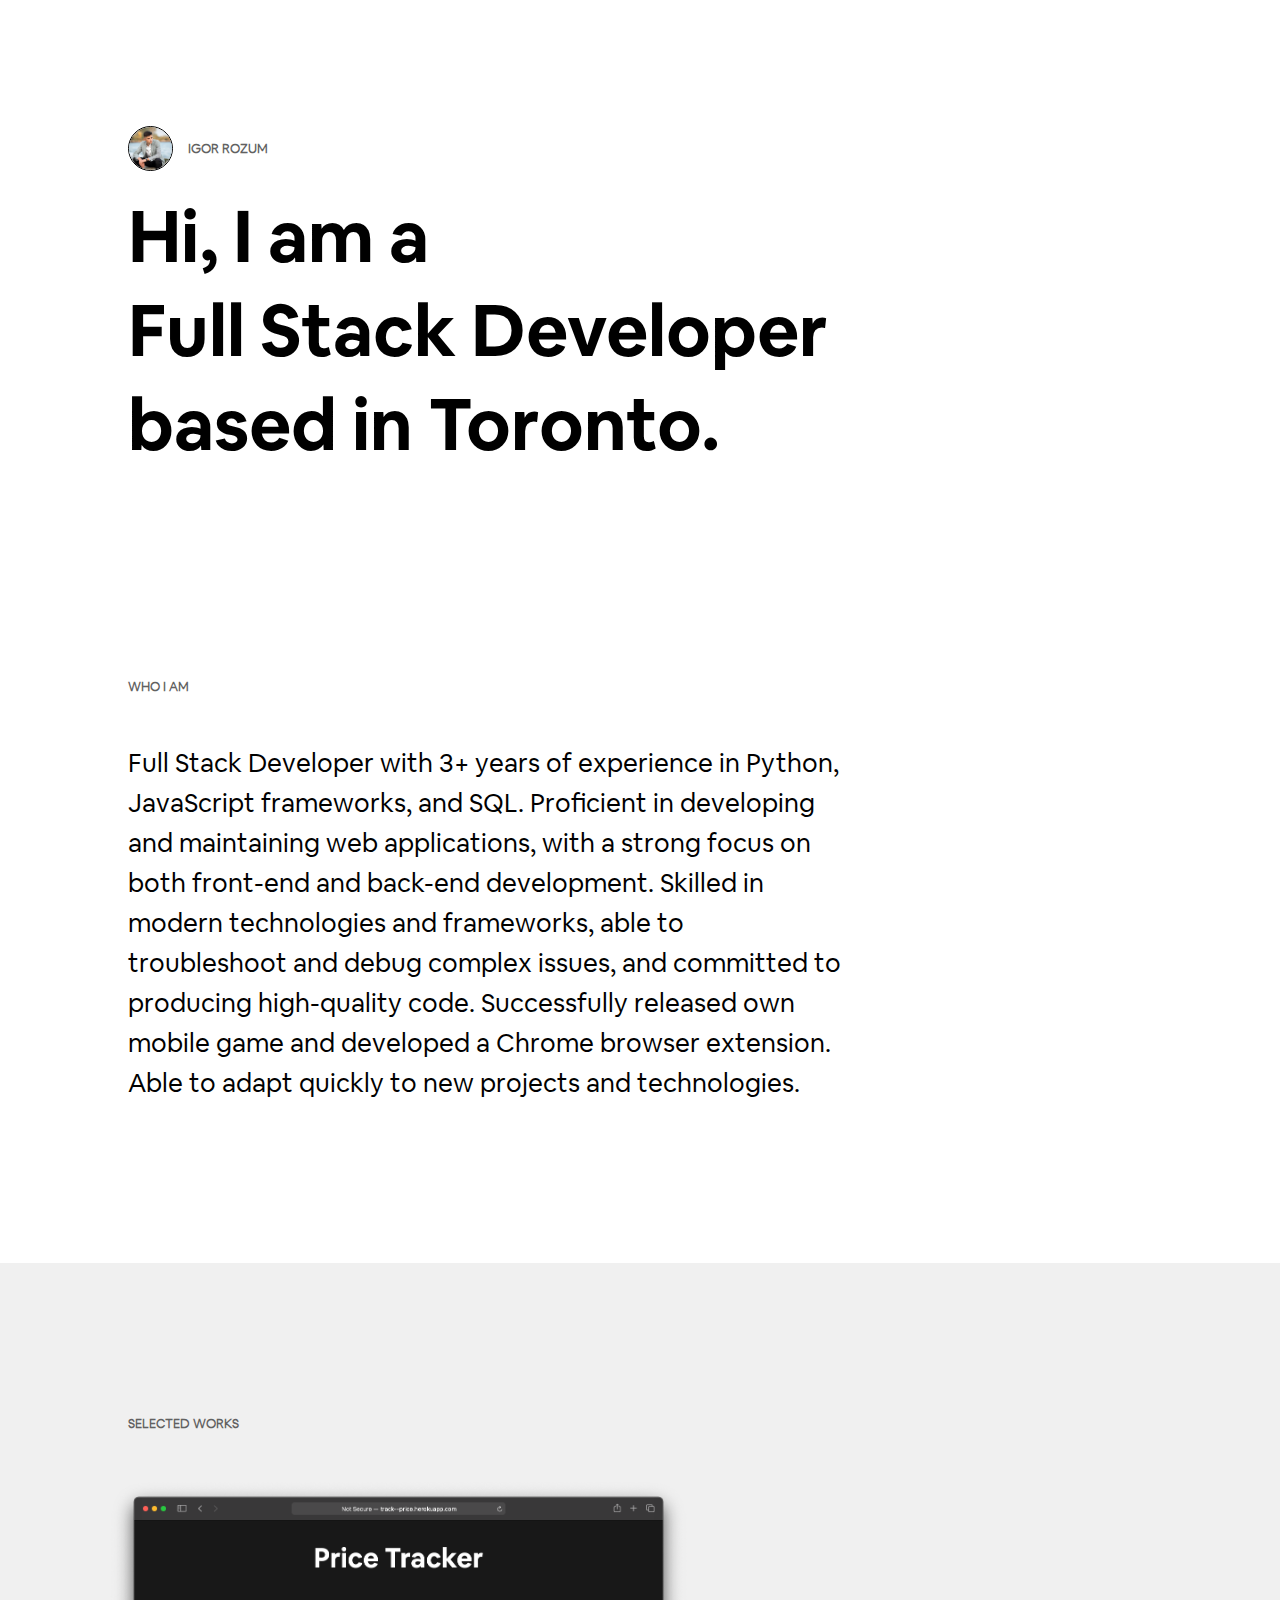
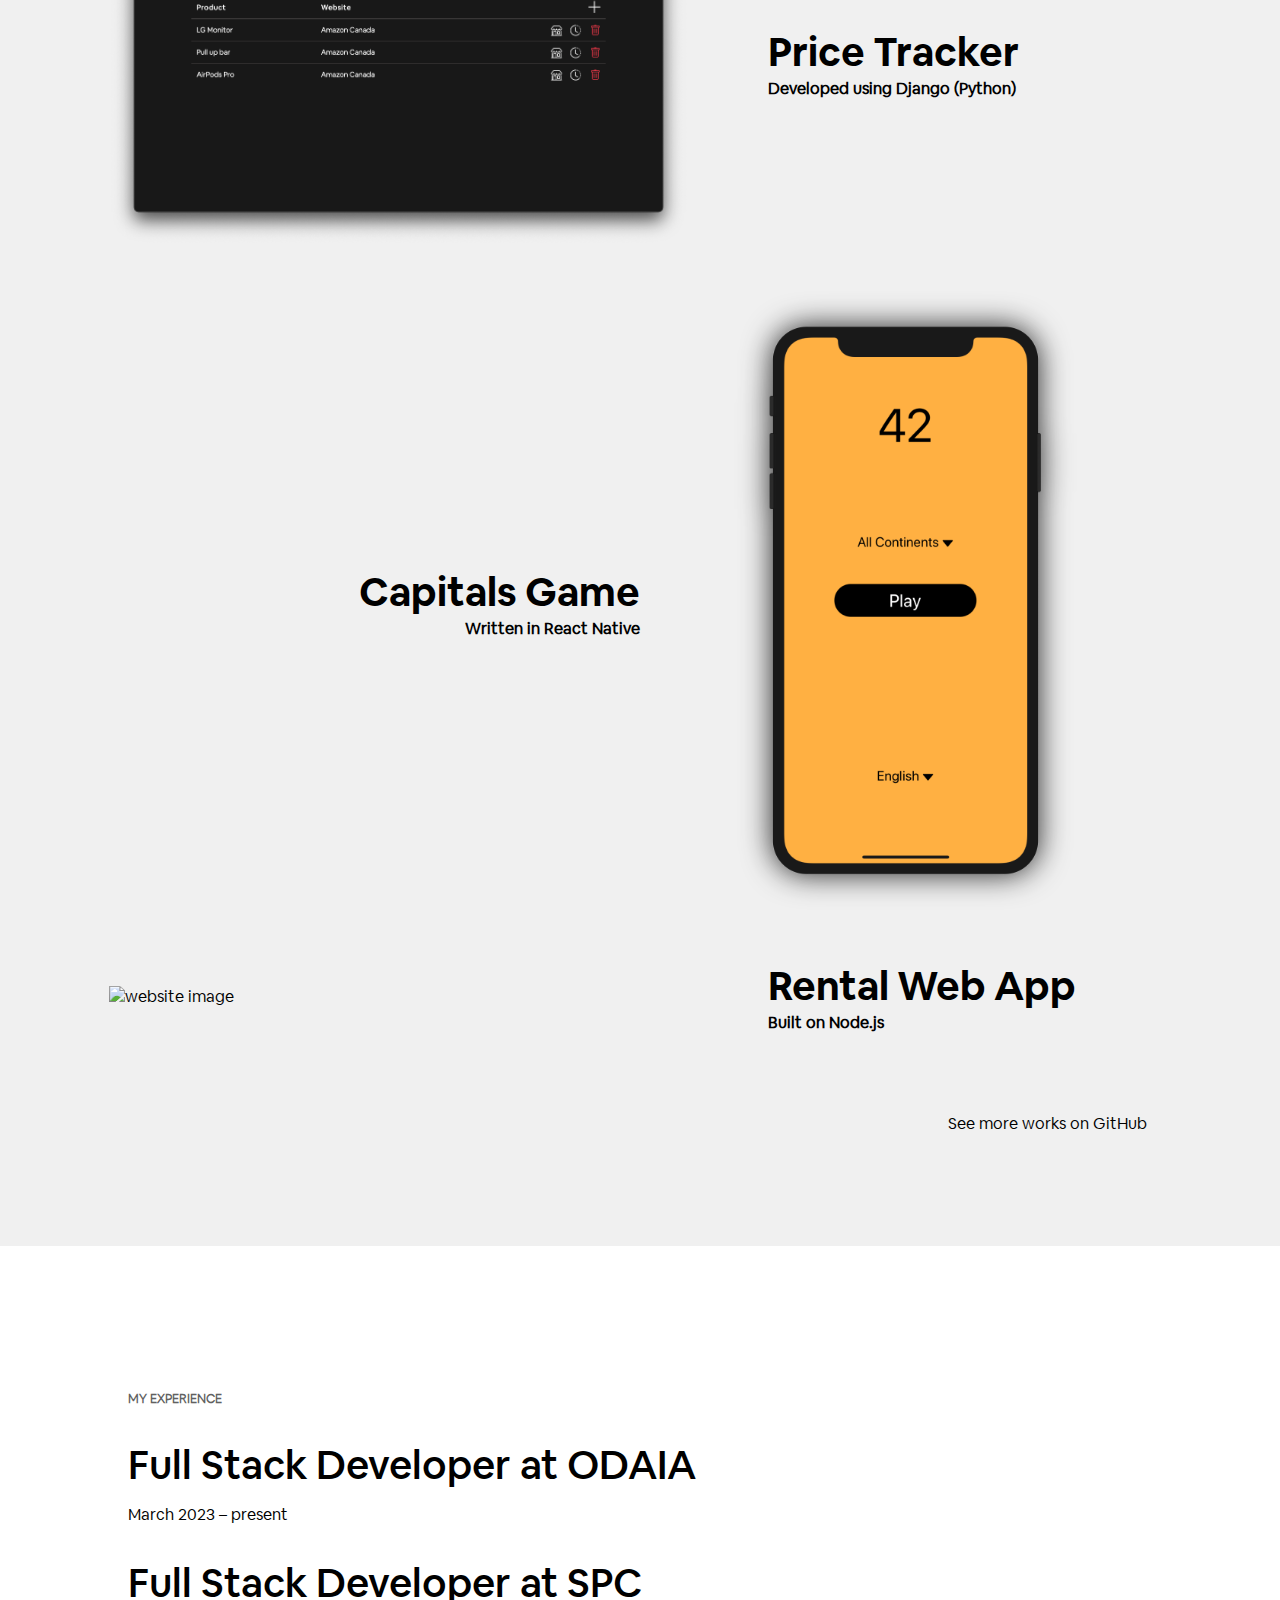
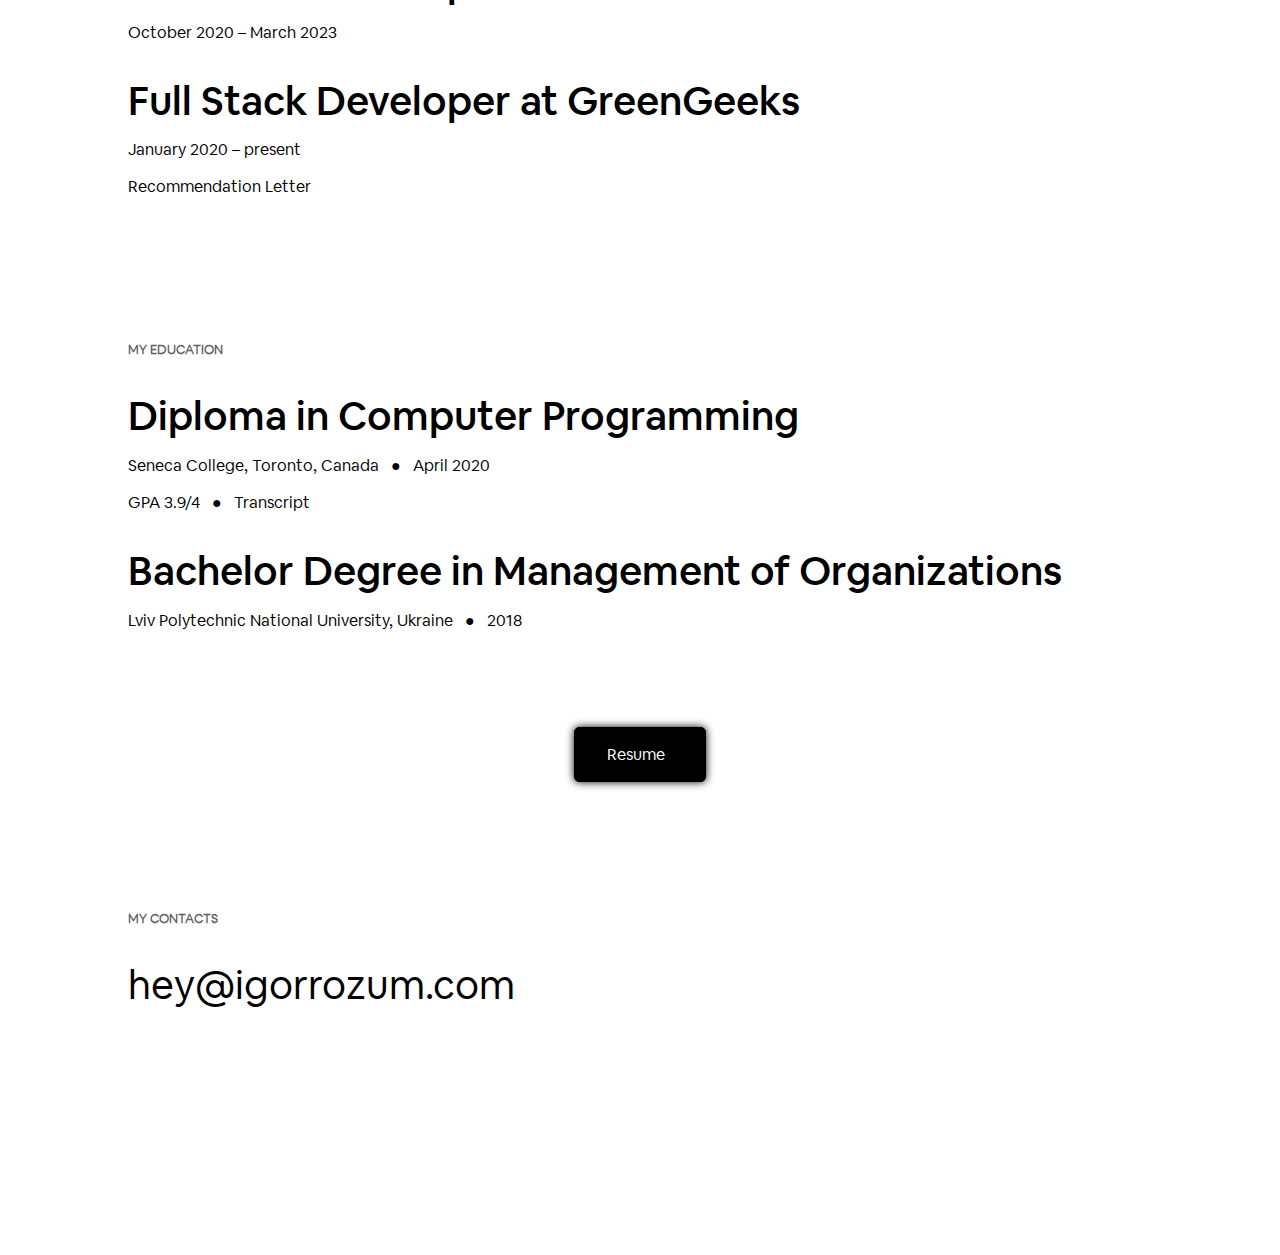
==== index.html @ 2ae96544 "initial commit" ====
<!DOCTYPE html>
<html lang="en">

<head>
    <meta charset="UTF-8">
    <meta name="viewport" content="width=device-width, initial-scale=1.0">
    <meta http-equiv="X-UA-Compatible" content="ie=edge">
    <link rel="icon" type="image/png" sizes="32x32" href="img/favicon32.png">
    <script src="https://kit.fontawesome.com/a5cf5a9084.js" crossorigin="anonymous"></script>
    <link rel="stylesheet" href="css/style.css">
    <title>Igor Rozum</title>
</head>

<body>
    <header>
        <img src="img/igorPhoto.jpg" alt="Igor's Photo" id="myPhoto">
        <h1 class="heading">Igor Rozum</h1>
    </header>

    <section id="topSection">
        <h2>Hi, I am a<br>Full Stack Developer<br>based in Toronto.</h2>
    </section>

    <section id="aboutMeSec">
        <h1 class="heading">Who I am</h1>
        <p>Full Stack Developer with 3+ years of experience in Python, JavaScript frameworks, and SQL. Proficient in developing and maintaining web applications, with a strong focus on both front-end and back-end development. Skilled in modern technologies and frameworks, able to troubleshoot and debug complex issues, and committed to producing high-quality code. Successfully released own mobile game and developed a Chrome browser extension. Able to adapt quickly to new projects and technologies.</p>
    </section>

    <section id="myWorksSec">
        <div id="myWorksBlock">
            <h2 class="heading">Selected works</h2>

            <div class="work">
                <img src="img/website5.png" alt="website image">
                <div>
                    <a target="_blank">
                        <h1>Price Tracker</h1>
                    </a>
                    <h4>Developed using Django (Python)</h4>
                </div>
            </div>

            <div class="work right">
                <div id="deskBlock">
                    <a href="./projects/capitals" target="_blank">
                        <h1>Capitals Game</h1>
                    </a>
                    <h4>Written in React Native</h4>
                </div>
                <a href="./projects/capitals">
                    <img src="img/app1.png" alt="app image" class="mobile-screenshot main shadow popup">
                </a>
                <div id="mobileBlock">
                    <a href="./projects/capitals" target="_blank">
                        <h1>Capitals Game</h1>
                    </a>
                    <h4>Written in React Native</h4>
                </div>
            </div>

            <!-- AirBnb -->
            <div class="work">
                <img src="img/website1.png" alt="website image">
                <div>
                    <a target="_blank">
                        <h1>Rental Web App</h1>
                    </a>
                    <h4>Built on Node.js</h4>
                </div>
            </div>

            <div id="gitHubBlock">
                <a href="https://github.com/irozum?tab=repositories" target="_blank">See more works on GitHub</a>
            </div>
        </div>
    </section>

    <section class="eduexp">
        <h1 class="heading topSpace">My experience</h1>

        <h2>Full Stack Developer at ODAIA</h2>
        <p>March 2023 – present</p>

        <h2>Full Stack Developer at SPC</h2>
        <p>October 2020 – March 2023</p>

        <h2>Full Stack Developer at GreenGeeks</h2>
        <p>January 2020 – present</p>
        <a href="IgorRozum-Recommendation Letter.pdf" target="_blank">Recommendation Letter&nbsp;&nbsp;<i class="fa fa-file-pdf-o" aria-hidden="true"></i></a>
    </section>

    <section class="eduexp">
        <h1 class="heading topSpace">My education</h1>
        <h2>Diploma in Computer Programming</h2>
        <p>Seneca College, Toronto, Canada&nbsp;&nbsp;&nbsp;&#9679;&nbsp;&nbsp;&nbsp;April 2020</p>
        <p>GPA 3.9/4&nbsp;&nbsp;&nbsp;&#9679;&nbsp;&nbsp;&nbsp;<a href="IgorRozum-Transcript.pdf" target="_blank">Transcript&nbsp;&nbsp;<i class="fa fa-file-pdf-o" aria-hidden="true"></i></a></p>
        <h2>Bachelor Degree in Management of Organizations</h2>
        <p>Lviv Polytechnic National University, Ukraine&nbsp;&nbsp;&nbsp;&#9679;&nbsp;&nbsp;&nbsp;2018</p>
    </section>

    <section id="buttonSec">
        <a href="IgorRozum-Resume.pdf" target="_blank" class="custom"><button>Resume&nbsp;&nbsp;<i class="fa fa-file-pdf-o" aria-hidden="true"></i></button></a>
    </section>


    <footer>
        <h2 class="heading">My Contacts</h2>
        <div id="emailAdd">
            <a href="mailto:hey@igorrozum.com">hey@igorrozum.com</a>
        </div>

        <div id="iconsBlock">
            <a href="https://www.facebook.com/rozumiq" class="fab fa-facebook fa-2x" target="_blank"></a>
            <a href="https://www.linkedin.com/in/irozum" class="fab fa-linkedin fa-2x" target="_blank"></a>
            <a href="https://github.com/irozum" class="fab fa-github fa-2x" target="_blank"></a>
            <a href="mailto:hey@igorrozum.com" class="far fa-envelope fa-2x"></a>
        </div>
    </footer>
</body>

</html>
---- css/style.css ----
#banner {
  background: #F0F0F0;
  height: 100vh;
  min-height: 700px;
  margin: 0 -10vw 0 -10vw;
}

#banner #banner-div {
  display: -ms-grid;
  display: grid;
  -ms-grid-columns: 1fr 1fr;
      grid-template-columns: 1fr 1fr;
  width: 80vw;
  -webkit-box-align: center;
      -ms-flex-align: center;
          align-items: center;
  margin: 0 auto;
  height: 100%;
}

#banner #banner-div div {
  margin-top: -30%;
}

#banner #banner-div div h1 {
  font-family: 'Airbnb Cereal App Bold';
  font-size: 2.5rem;
}

#banner #banner-div div div {
  display: -webkit-box;
  display: -ms-flexbox;
  display: flex;
  margin-top: 2rem;
}

#banner #banner-div div div #apple-link {
  cursor: not-allowed;
}

#banner #banner-div div div a {
  background-color: black;
  padding: 0.7rem 2rem;
  color: white;
  border-radius: 5px;
  font-size: 1.3rem;
  cursor: pointer;
  -webkit-box-shadow: 0 0 8px black;
          box-shadow: 0 0 8px black;
  border: 1px solid black;
  width: 8rem;
  margin-right: 1rem;
  text-align: center;
  text-decoration: none;
}

#banner #banner-div div div a i {
  font-size: 1.5rem;
}

#banner #banner-div div div #android-link:hover {
  color: black;
  background-color: white;
  border: 1px solid black;
  -webkit-transition-duration: 0.3s;
          transition-duration: 0.3s;
  -webkit-box-shadow: 0 0 0px black;
          box-shadow: 0 0 0px black;
}

#banner #banner-div div div #android-link:active {
  -webkit-box-shadow: 0 0 15px black;
          box-shadow: 0 0 15px black;
}

section.app-description {
  height: 600px;
  width: 50vw;
  margin: 0 auto;
  font-size: 1.3rem;
  line-height: 2.5rem;
  display: -webkit-box;
  display: -ms-flexbox;
  display: flex;
  -webkit-box-align: center;
      -ms-flex-align: center;
          align-items: center;
}

section.app-description p {
  margin: auto;
}

div.proj-image {
  height: 700px;
  display: -ms-grid;
  display: grid;
  -ms-grid-columns: 4fr 6fr;
      grid-template-columns: 4fr 6fr;
  -webkit-box-align: center;
      -ms-flex-align: center;
          align-items: center;
}

div.proj-image div {
  margin-left: 2rem;
}

div.proj-image.right {
  height: 85vh;
  display: -ms-grid;
  display: grid;
  -ms-grid-columns: 6fr 4fr;
      grid-template-columns: 6fr 4fr;
  -webkit-box-align: center;
      -ms-flex-align: center;
          align-items: center;
}

div.proj-image.right div {
  margin-right: 2rem;
  text-align: right;
}

@media only screen and (max-width: 768px) {
  #banner {
    margin: 0 -5vw 0 -5vw;
    height: auto;
  }
  #banner #banner-div {
    display: block;
    padding-top: 3rem;
  }
  #banner #banner-div div {
    margin-top: 2rem;
    text-align: center;
  }
  #banner #banner-div div div {
    padding-bottom: 7rem;
  }
  #banner #banner-div div div a {
    font-size: 1rem;
    margin: 0 0.5rem;
  }
  #banner #banner-div div div a i {
    font-size: 2rem;
  }
  #banner #banner-div div div a span {
    display: none;
  }
  section.app-description {
    width: 100%;
    height: auto;
    padding: 6rem 0;
    font-size: 1.3rem;
  }
  div.proj-image {
    height: auto;
    display: block;
    text-align: center;
    margin-bottom: 7rem;
  }
  div.proj-image div {
    margin: 1rem 0 0 0;
  }
  div.proj-image.right {
    height: auto;
    display: block;
    text-align: center;
  }
  div.proj-image.right div {
    margin: 1rem 0 0 0;
    text-align: center;
  }
}

* {
  margin: 0;
  padding: 0;
  font-family: 'Airbnb Cereal App Book';
}

body {
  width: 80vw;
  margin: auto;
}

.mobile {
  display: none;
}

@media only screen and (max-width: 768px) {
  body {
    width: 90vw;
  }
  .mobile {
    display: block;
  }
  .desktop {
    display: none;
  }
}

@font-face {
  font-family: 'Airbnb Cereal App Book';
  font-style: normal;
  font-weight: normal;
  src: local("Airbnb Cereal App Book"), url("../fonts/AirbnbCerealBook.woff") format("woff");
}

@font-face {
  font-family: 'Airbnb Cereal App Bold';
  font-style: normal;
  font-weight: normal;
  src: local("Airbnb Cereal App Bold"), url("../fonts/AirbnbCerealBold.woff") format("woff");
}

@font-face {
  font-family: 'Airbnb Cereal App Light';
  font-style: normal;
  font-weight: normal;
  src: local("Airbnb Cereal App Light"), url("../fonts/AirbnbCerealLight.woff") format("woff");
}

@font-face {
  font-family: 'Airbnb Cereal App Medium';
  font-style: normal;
  font-weight: normal;
  src: local("Airbnb Cereal App Medium"), url("../fonts/AirbnbCerealMedium.woff") format("woff");
}

header {
  display: -webkit-box;
  display: -ms-flexbox;
  display: flex;
  -webkit-box-align: center;
      -ms-flex-align: center;
          align-items: center;
  padding: 14vh 0 2vh 0;
}

.heading {
  font-family: 'Airbnb Cereal App Light';
  text-transform: uppercase;
  font-size: 0.8rem;
  color: #616161;
}

#myPhoto {
  width: 2.7rem;
  border: 1px solid black;
  border-radius: 50px;
  margin-right: 15px;
}

@media only screen and (max-width: 768px) {
  .heading {
    font-size: 0.7rem;
  }
  #myPhoto {
    width: 2.2rem;
  }
}

#topSection {
  width: 70%;
}

#topSection h2 {
  font-family: 'Airbnb Cereal App Bold';
  font-size: 4.5rem;
  padding-bottom: 23vh;
}

@media only screen and (max-width: 768px) {
  #topSection {
    width: 100%;
  }
  #topSection h2 {
    font-size: 2rem;
    padding: 2vh 0 23vh 0;
  }
}

#aboutMeSec p {
  width: 70%;
  padding: 3rem 0 10rem 0;
  font-size: 1.6rem;
  line-height: 2.5rem;
}

@media only screen and (max-width: 768px) {
  #aboutMeSec p {
    width: 100%;
    padding: 2.7rem 0 7rem 0;
    font-size: 1.3rem;
    line-height: 2rem;
  }
}

#whatIDoSec {
  padding-bottom: 9rem;
}

#whatIDoSec h2 {
  padding-bottom: 3.2rem;
}

#whatIDoSec h1 {
  font-family: 'Airbnb Cereal App Bold';
  font-size: 2.5rem;
  padding-bottom: 1rem;
}

@media only screen and (max-width: 768px) {
  #whatIDoSec h2 {
    padding-bottom: 2.6rem;
  }
  #whatIDoSec h1 {
    font-size: 1.5rem;
  }
  #whatIDoSec {
    padding-bottom: 6rem;
  }
}

#myWorksSec {
  margin: 0 -10vw 0 -10vw;
  background-color: #f0f0f0;
}

#myWorksBlock {
  width: 83vw;
  margin: auto;
}

#myWorksBlock h2 {
  padding: 9.5rem 0 3rem 1.5vw;
}

.work {
  display: -ms-grid;
  display: grid;
  -ms-grid-columns: 6fr 5fr;
      grid-template-columns: 6fr 5fr;
  -webkit-box-align: center;
      -ms-flex-align: center;
          align-items: center;
}

.work.right {
  -ms-grid-columns: 1fr 1fr;
      grid-template-columns: 1fr 1fr;
  padding: 5rem 0;
  text-align: right;
}

.work img {
  width: 100%;
  cursor: pointer;
}

.work.right > a {
  text-align: center;
  width: auto;
}

img.mobile-screenshot {
  height: 550px;
  margin: auto;
}

img.mobile-screenshot.main {
  width: auto;
}

img.shadow {
  filter: drop-shadow(0 0 15px #222);
  -webkit-filter: drop-shadow(0 0 15px #222);
}

#mobileBlock {
  display: none;
}

.work > div {
  padding: 0 5rem;
}

.work.right > div {
  padding: 0;
}

.work > div > a {
  text-decoration: none;
  color: black;
}

.work > div > a:hover {
  color: #616161;
}

.work > div h1 {
  font-family: 'Airbnb Cereal App Bold';
  font-size: 2.5rem;
}

#gitHubBlock {
  text-align: right;
  padding: 5rem 1.5rem 7rem 0;
}

#gitHubBlock a {
  text-decoration: none;
  color: black;
}

#gitHubBlock a:hover {
  color: #616161;
}

@media only screen and (max-width: 768px) {
  #myWorksSec {
    margin: 0 -5vw 0 -5vw;
  }
  #myWorksBlock {
    width: 90vw;
  }
  #myWorksBlock h2 {
    padding: 6.5rem 0 2rem 3vw;
  }
  .work {
    display: block;
    text-align: center;
  }
  #deskBlock {
    display: none;
  }
  #mobileBlock {
    display: block;
    margin-top: 1rem;
  }
  .work.right {
    padding: 8rem 0;
    text-align: center;
  }
  img.mobile-screenshot.main {
    height: 55vh;
  }
  img.mobile-screenshot {
    width: auto;
    height: 65vh;
    margin: auto;
  }
  img.shadow {
    filter: drop-shadow(0 0 10px #222);
    -webkit-filter: drop-shadow(0 0 10px #222);
  }
  .work > div {
    padding: 0;
  }
  .work > div h1 {
    font-family: 'Airbnb Cereal App Bold';
    font-size: 1.5rem;
  }
  #gitHubBlock {
    text-align: right;
    padding: 6rem 1rem 4rem 0;
  }
}

.heading.topSpace {
  padding-top: 9rem;
}

.eduexp h2 {
  font-family: 'Airbnb Cereal App Medium';
  font-weight: 500;
  font-size: 2.5rem;
  padding: 2rem 0 0.8rem 0;
}

.eduexp a {
  display: inline-block;
  margin-top: 1rem;
  color: black;
  text-decoration: none;
}

.eduexp a:hover {
  color: #616161;
}

@media only screen and (max-width: 768px) {
  .heading.topSpace {
    padding-top: 7rem;
  }
  .eduexp h2 {
    font-size: 1.7rem;
  }
}

#buttonSec {
  padding: 6rem 0 8rem 0;
  text-align: center;
}

button {
  background-color: black;
  padding: 1rem 2rem;
  color: white;
  border-radius: 5px;
  font-size: 1rem;
  cursor: pointer;
  -webkit-box-shadow: 0 0 8px black;
          box-shadow: 0 0 8px black;
  border: 1px solid black;
}

button:hover {
  color: black;
  background-color: white;
  border: 1px solid black;
  -webkit-transition-duration: 0.3s;
          transition-duration: 0.3s;
  -webkit-box-shadow: 0 0 0px black;
          box-shadow: 0 0 0px black;
}

button:active {
  -webkit-box-shadow: 0 0 15px black;
          box-shadow: 0 0 15px black;
}

@media only screen and (max-width: 768px) {
  #buttonSec {
    padding: 5rem 0 6rem 0;
    text-align: center;
  }
}

footer #emailAdd {
  padding: 2rem 0 2rem 0;
}

footer a {
  font-size: 2.5rem;
  text-decoration: none;
  color: black;
}

footer #iconsBlock {
  padding-bottom: 10rem;
}

footer #iconsBlock > a {
  color: black;
  text-decoration: none;
  padding-right: 15px;
}

footer > #iconsBlock > a:hover {
  color: #616161;
}

@media only screen and (max-width: 768px) {
  footer a {
    font-size: 1.5rem;
    text-decoration: none;
    color: black;
  }
}
/*# sourceMappingURL=style.css.map */
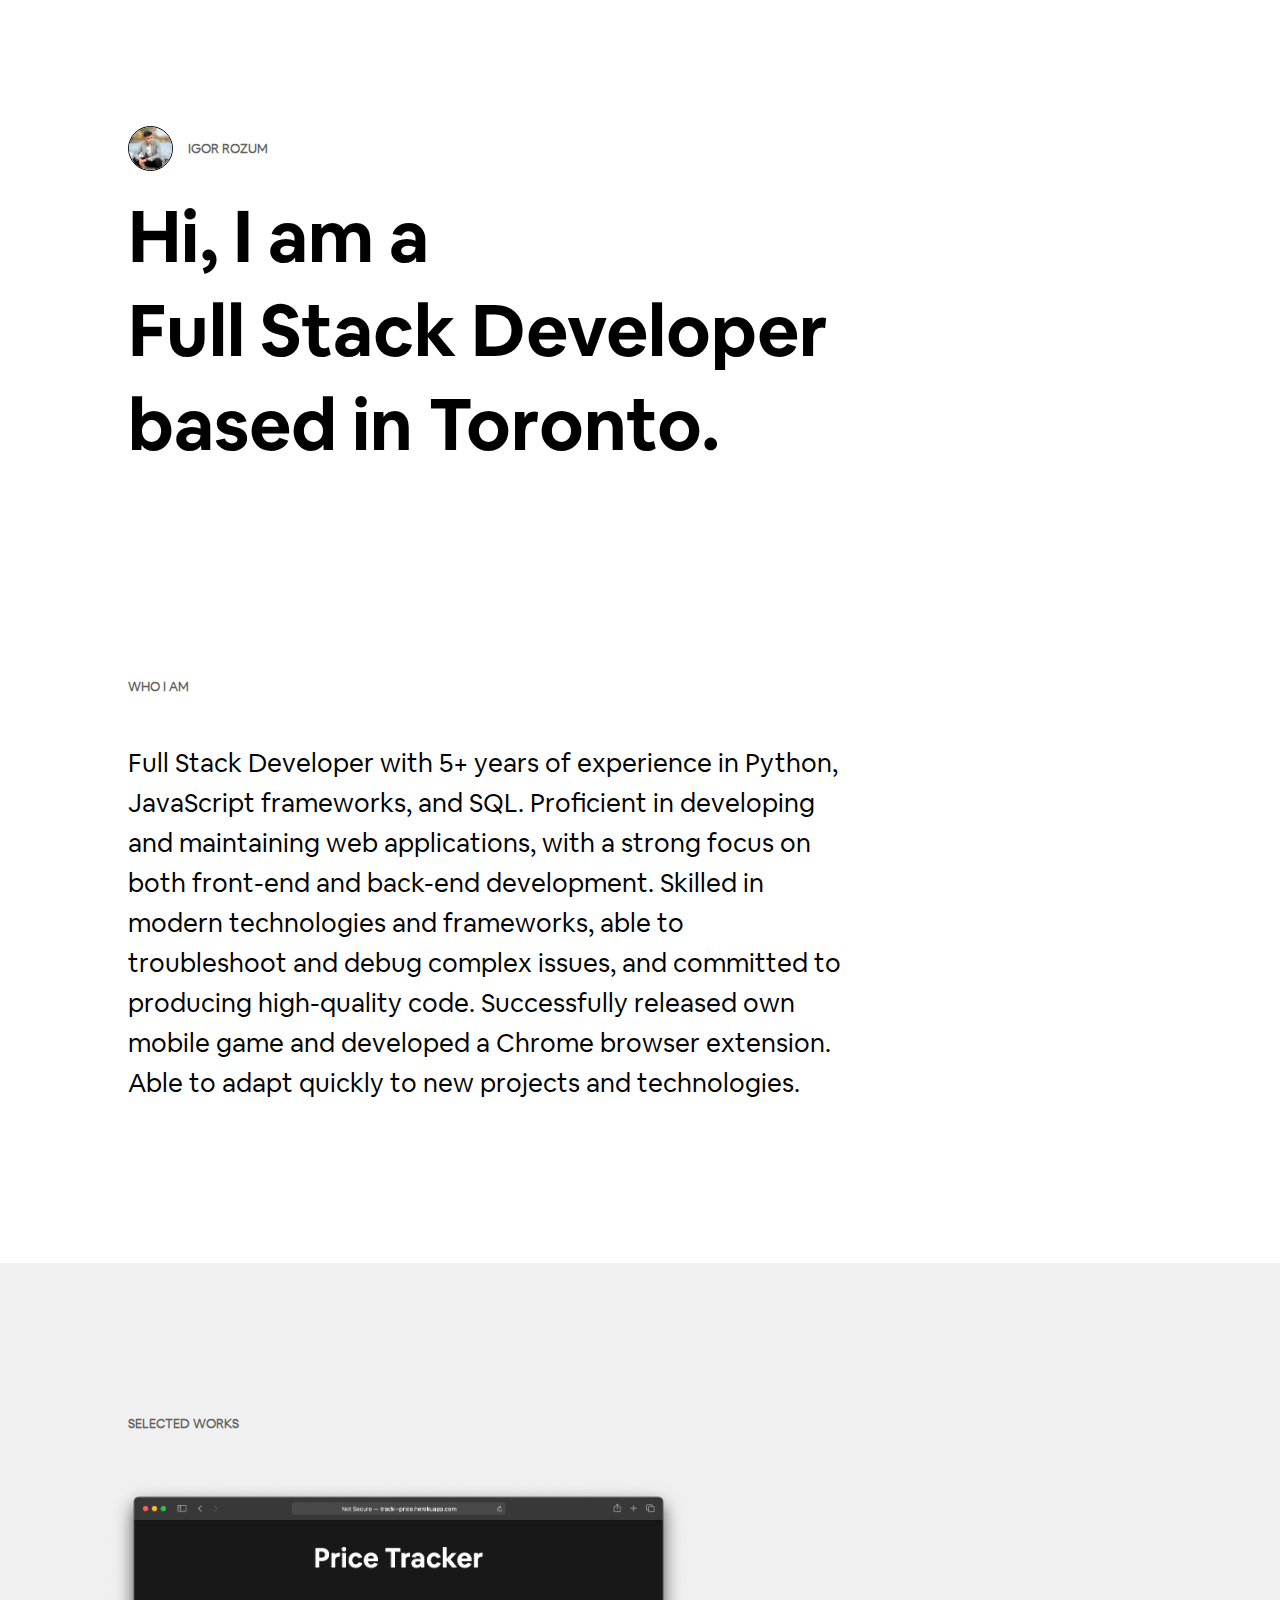
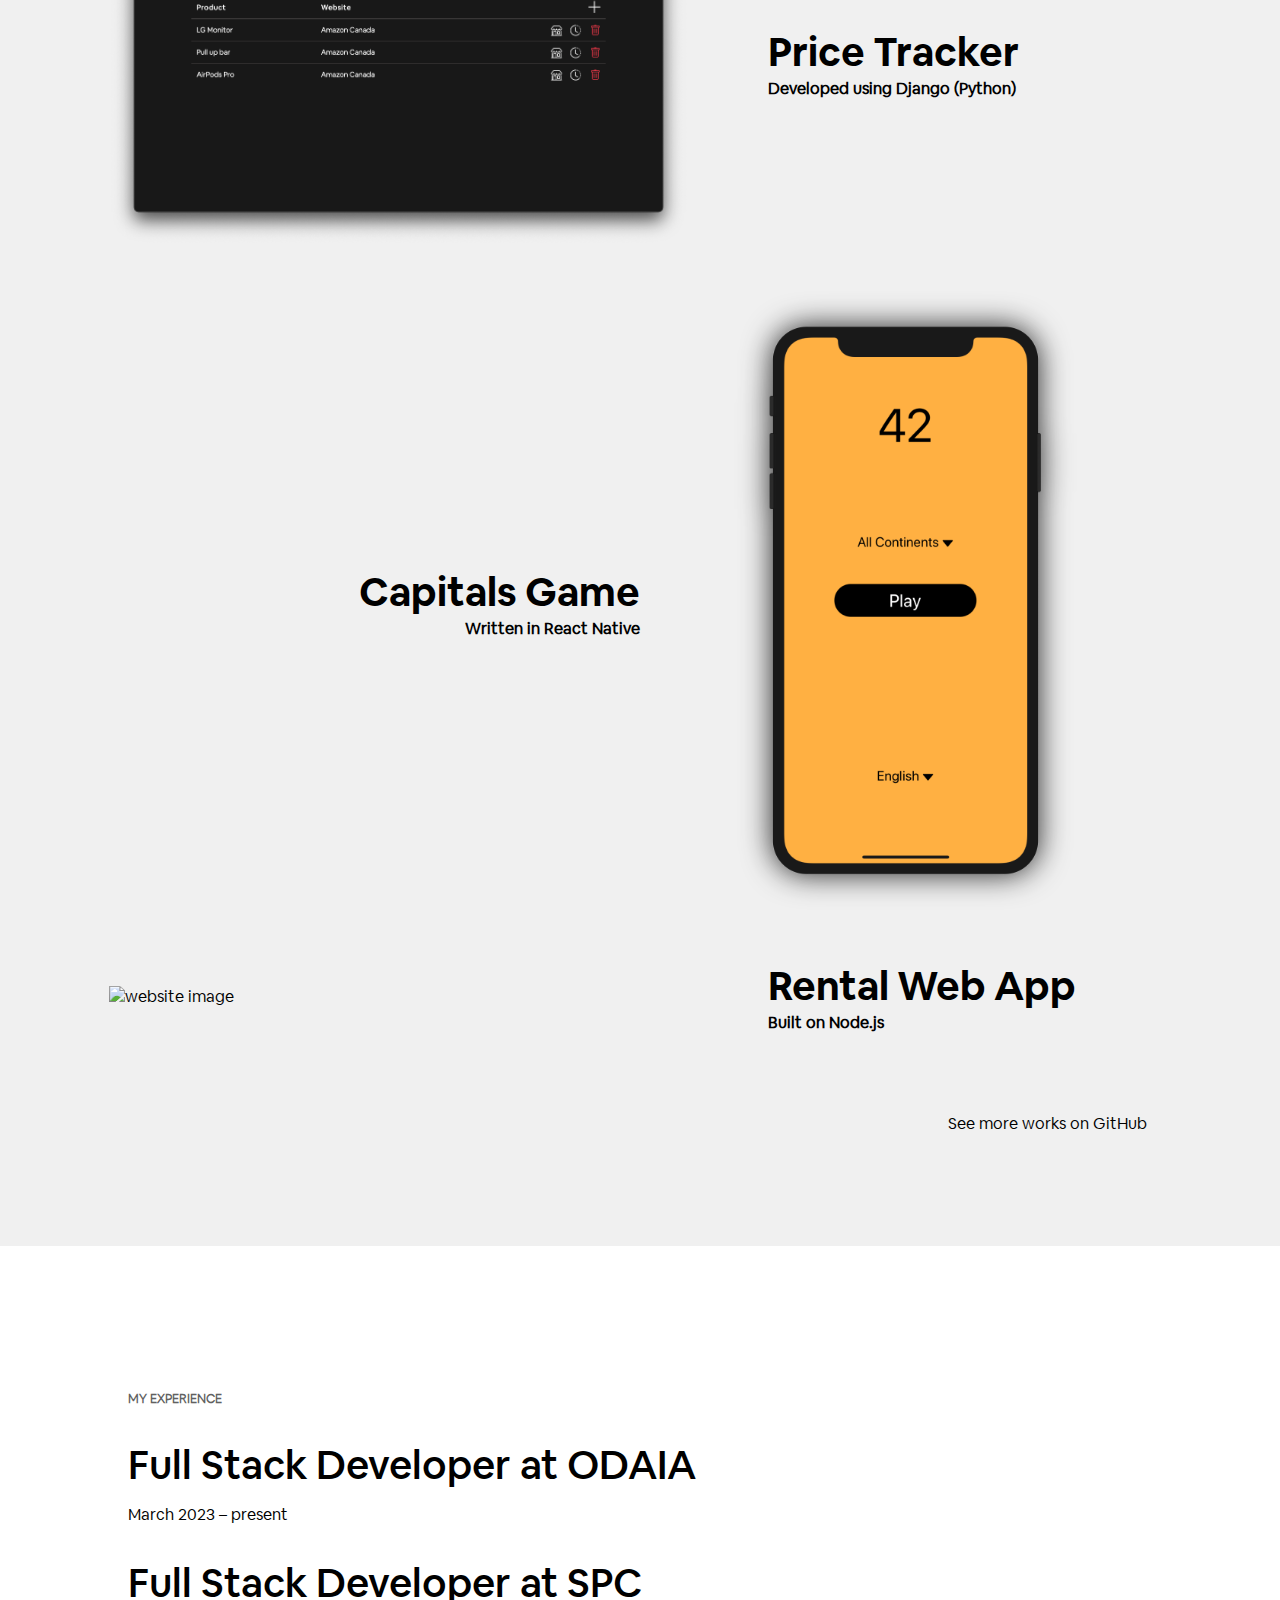
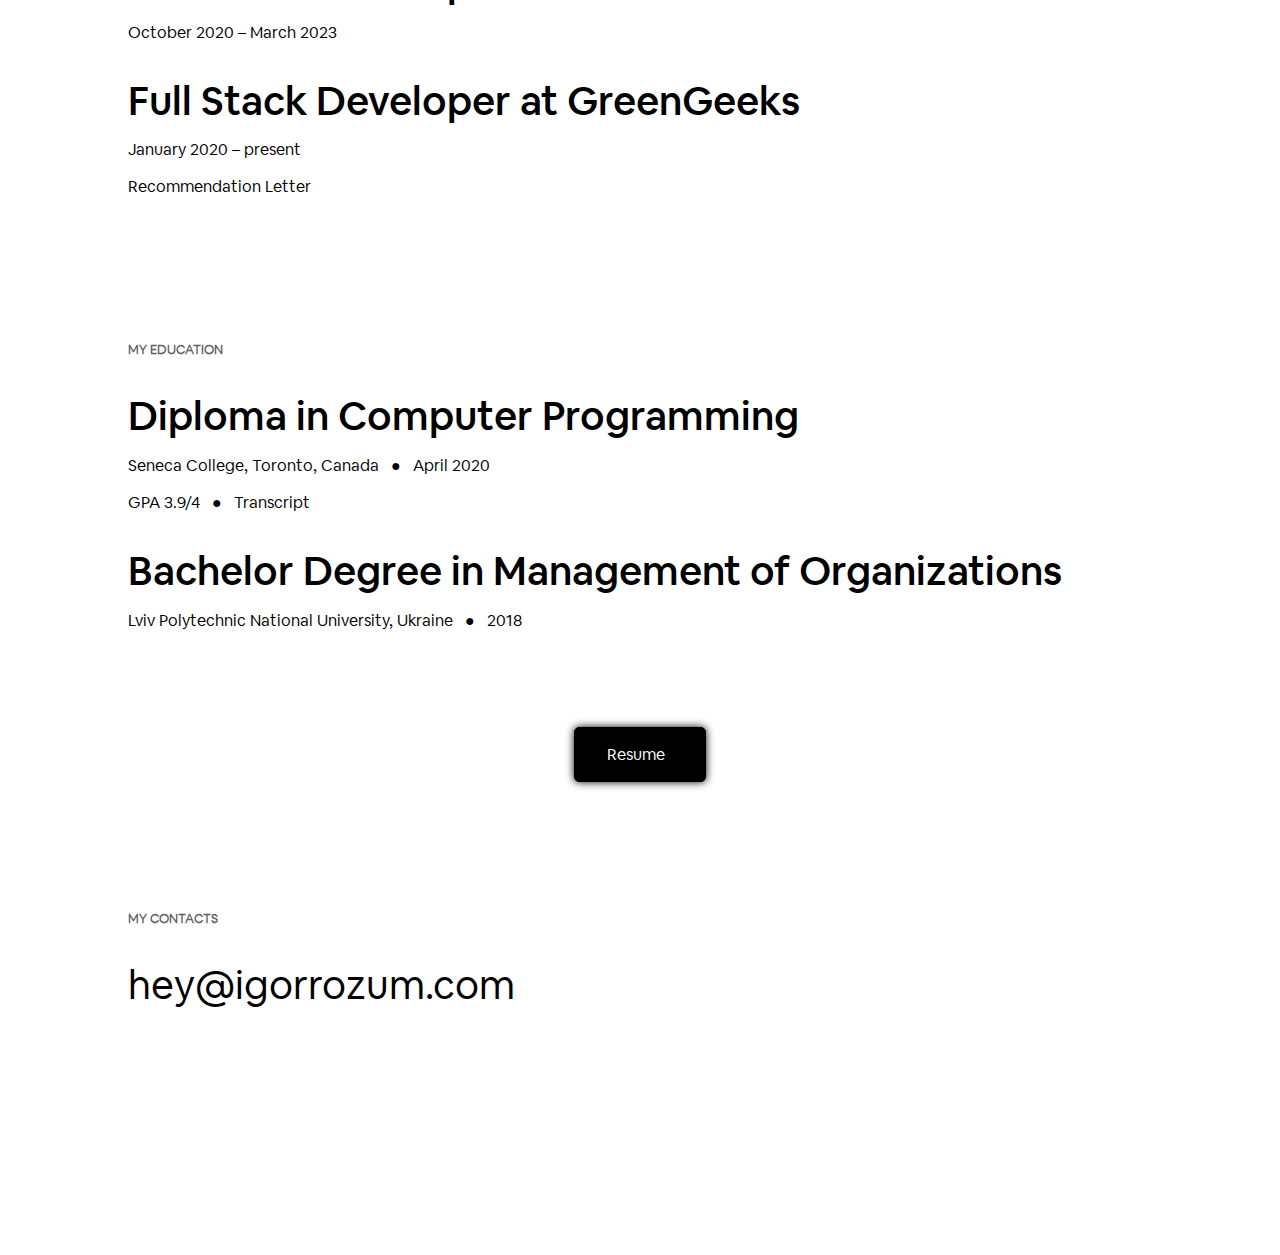
==== commit bc53ece4: "update years" ====
--- a/index.html
+++ b/index.html
@@ -23,7 +23,7 @@
 
     <section id="aboutMeSec">
         <h1 class="heading">Who I am</h1>
-        <p>Full Stack Developer with 3+ years of experience in Python, JavaScript frameworks, and SQL. Proficient in developing and maintaining web applications, with a strong focus on both front-end and back-end development. Skilled in modern technologies and frameworks, able to troubleshoot and debug complex issues, and committed to producing high-quality code. Successfully released own mobile game and developed a Chrome browser extension. Able to adapt quickly to new projects and technologies.</p>
+        <p>Full Stack Developer with 5+ years of experience in Python, JavaScript frameworks, and SQL. Proficient in developing and maintaining web applications, with a strong focus on both front-end and back-end development. Skilled in modern technologies and frameworks, able to troubleshoot and debug complex issues, and committed to producing high-quality code. Successfully released own mobile game and developed a Chrome browser extension. Able to adapt quickly to new projects and technologies.</p>
     </section>
 
     <section id="myWorksSec">
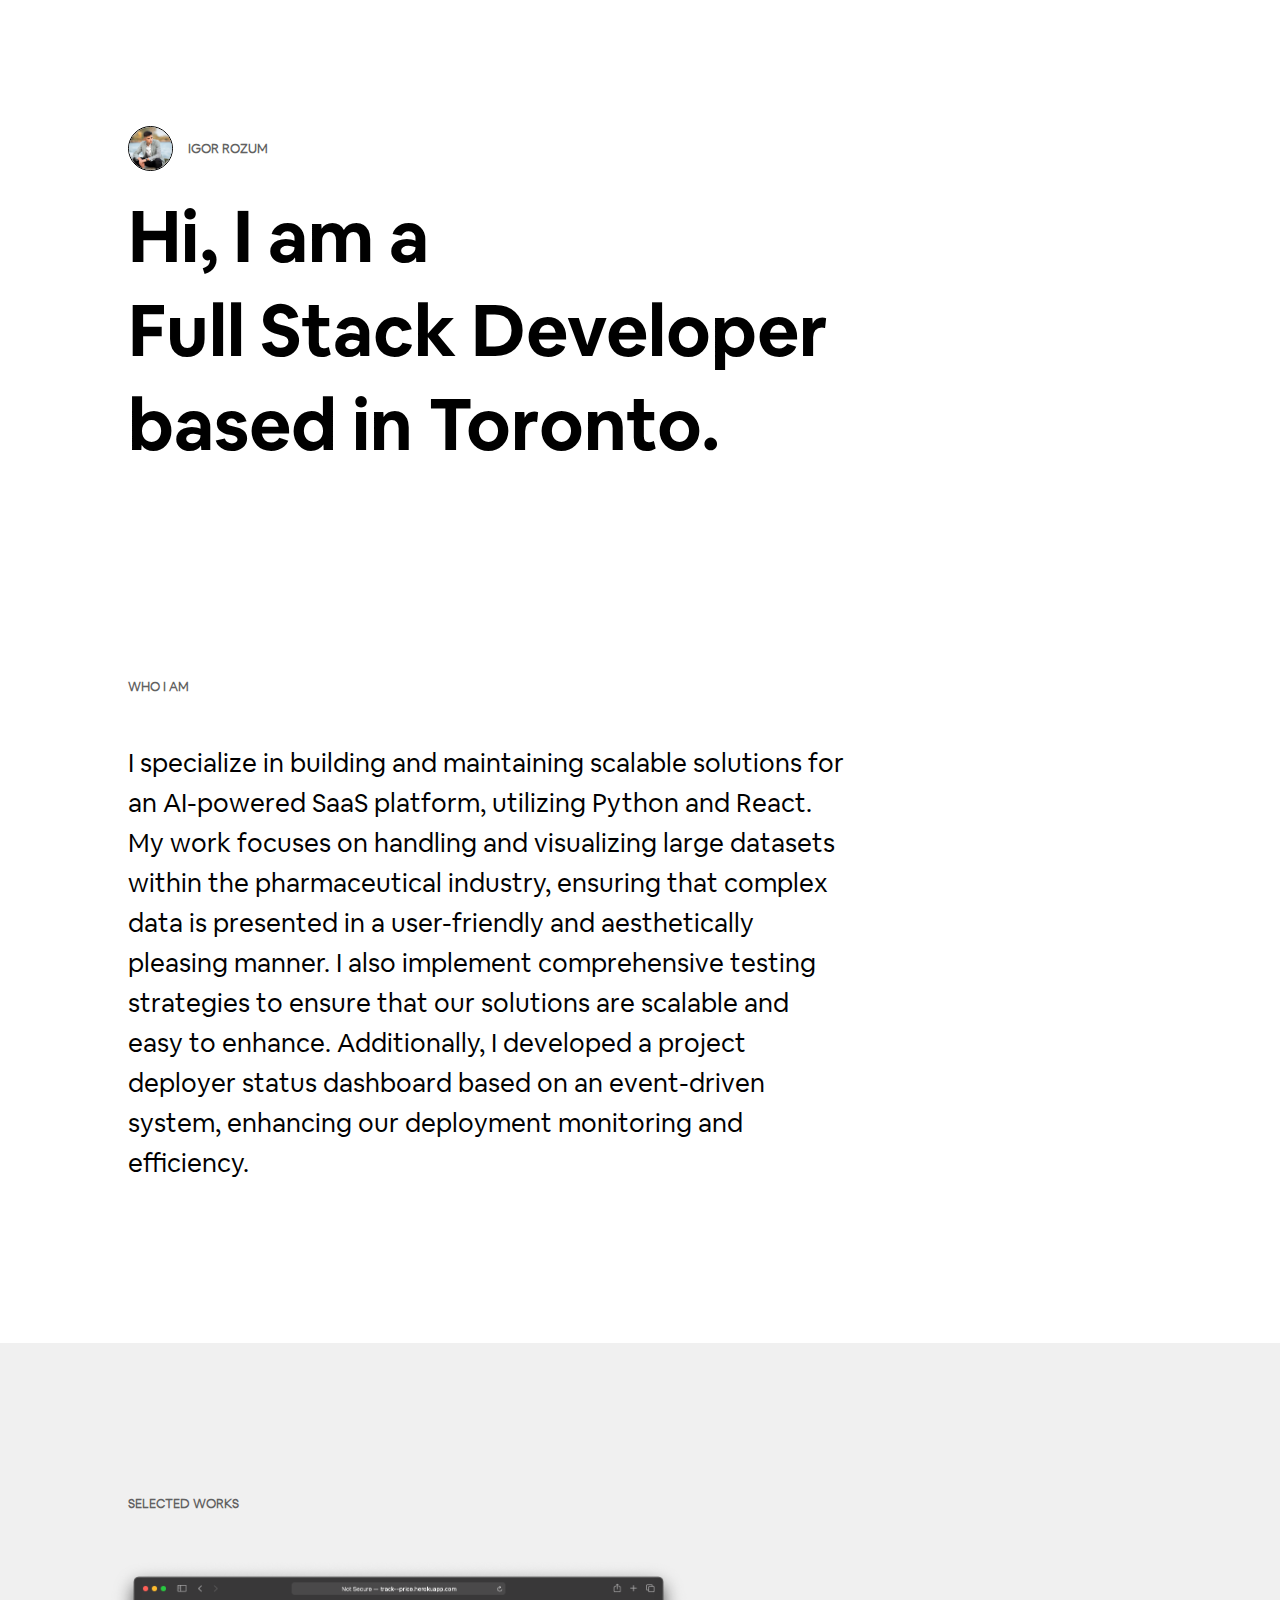
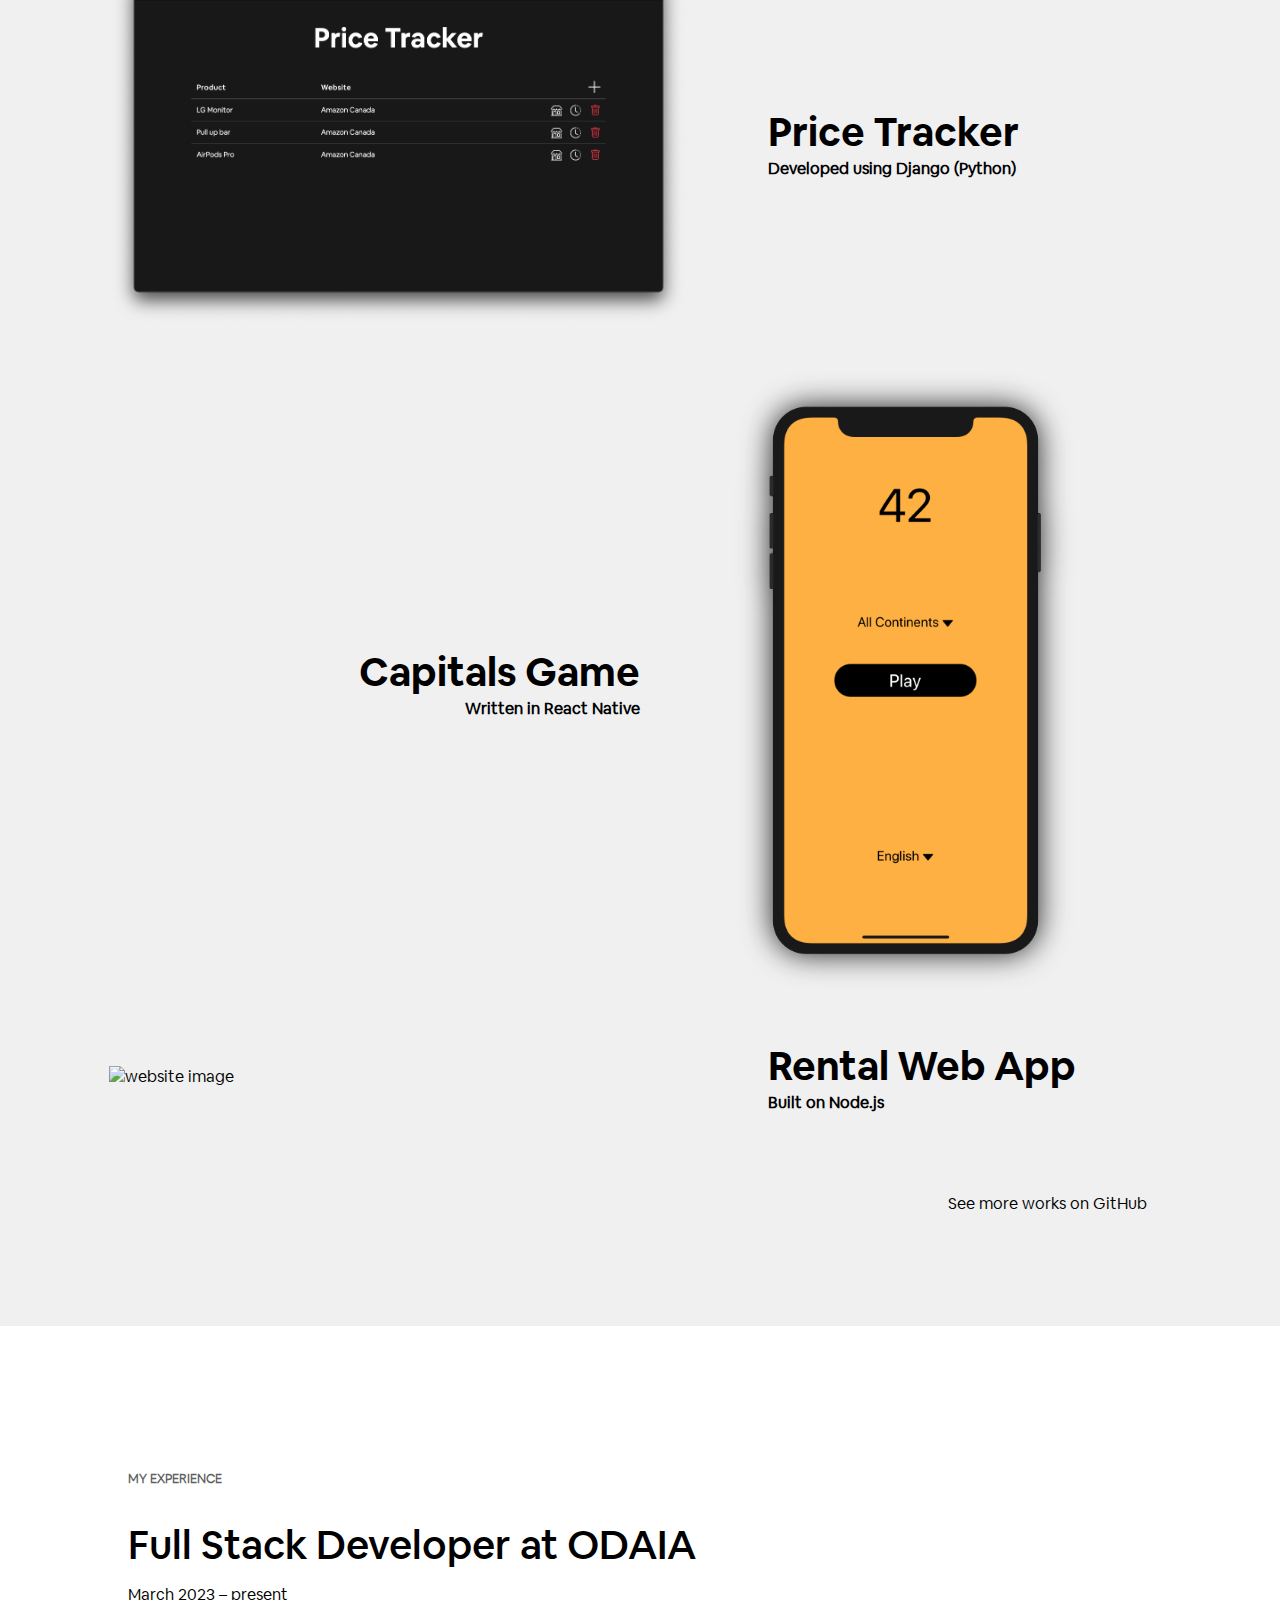
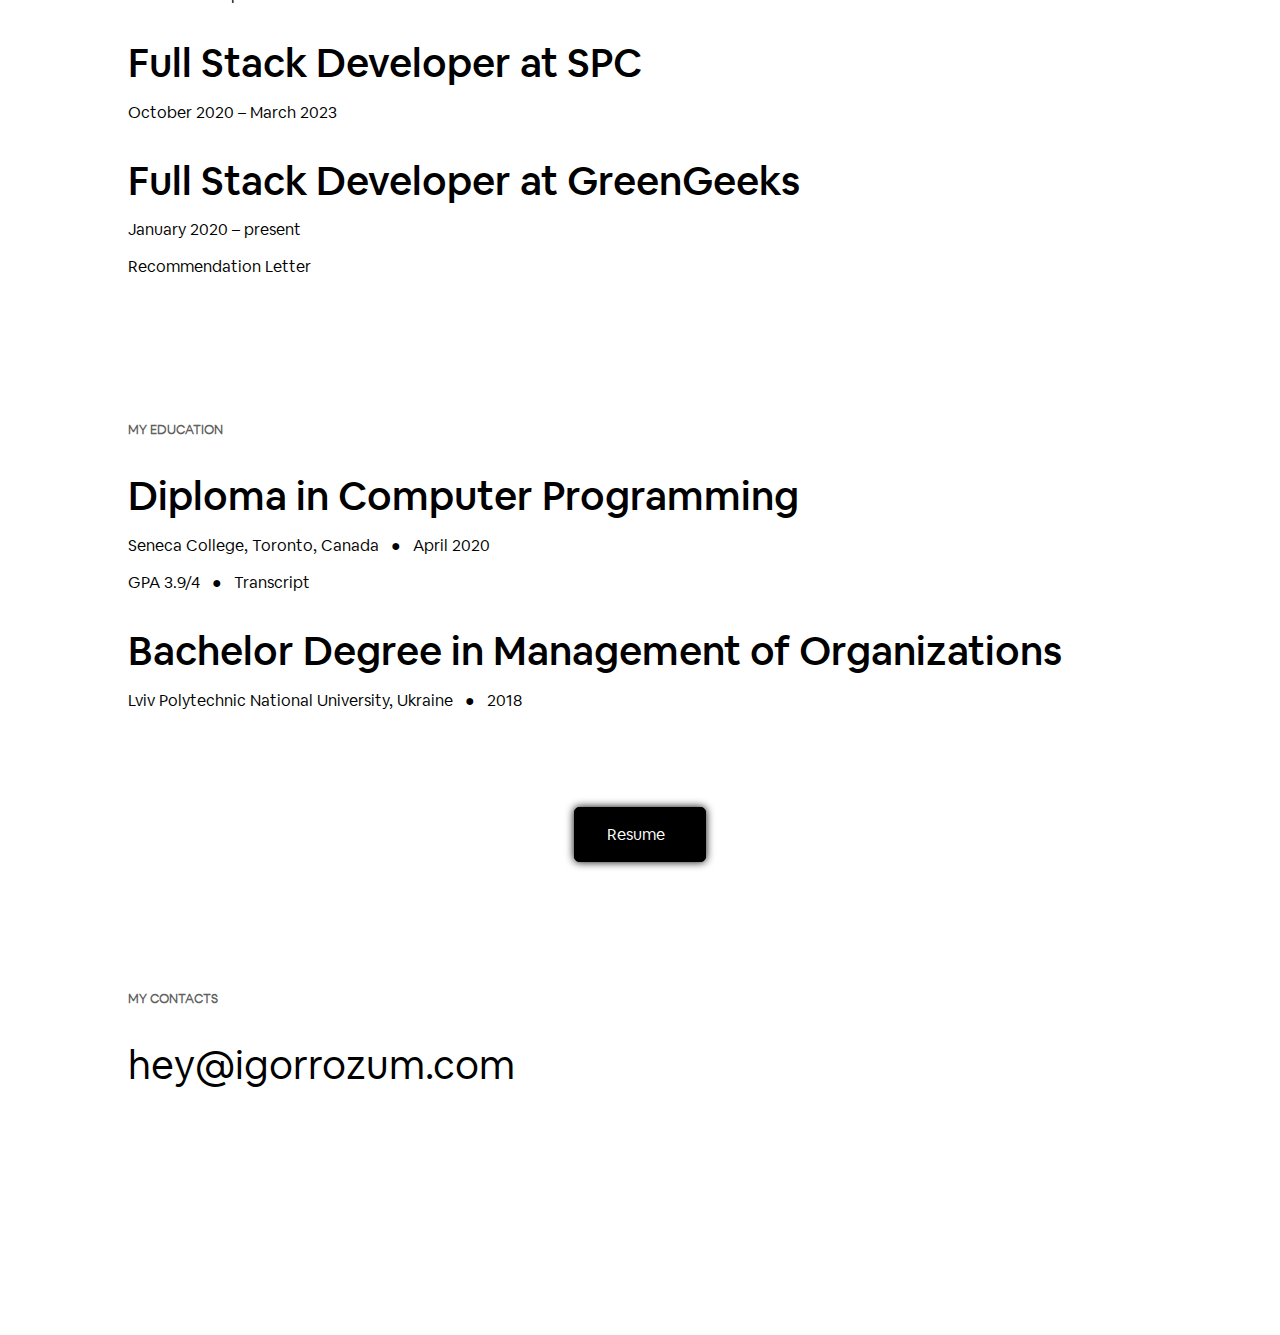
==== commit 26bd0be8: "update description" ====
--- a/index.html
+++ b/index.html
@@ -23,7 +23,7 @@
 
     <section id="aboutMeSec">
         <h1 class="heading">Who I am</h1>
-        <p>Full Stack Developer with 5+ years of experience in Python, JavaScript frameworks, and SQL. Proficient in developing and maintaining web applications, with a strong focus on both front-end and back-end development. Skilled in modern technologies and frameworks, able to troubleshoot and debug complex issues, and committed to producing high-quality code. Successfully released own mobile game and developed a Chrome browser extension. Able to adapt quickly to new projects and technologies.</p>
+        <p>I specialize in building and maintaining scalable solutions for an AI-powered SaaS platform, utilizing Python and React. My work focuses on handling and visualizing large datasets within the pharmaceutical industry, ensuring that complex data is presented in a user-friendly and aesthetically pleasing manner. I also implement comprehensive testing strategies to ensure that our solutions are scalable and easy to enhance. Additionally, I developed a project deployer status dashboard based on an event-driven system, enhancing our deployment monitoring and efficiency.</p>
     </section>
 
     <section id="myWorksSec">
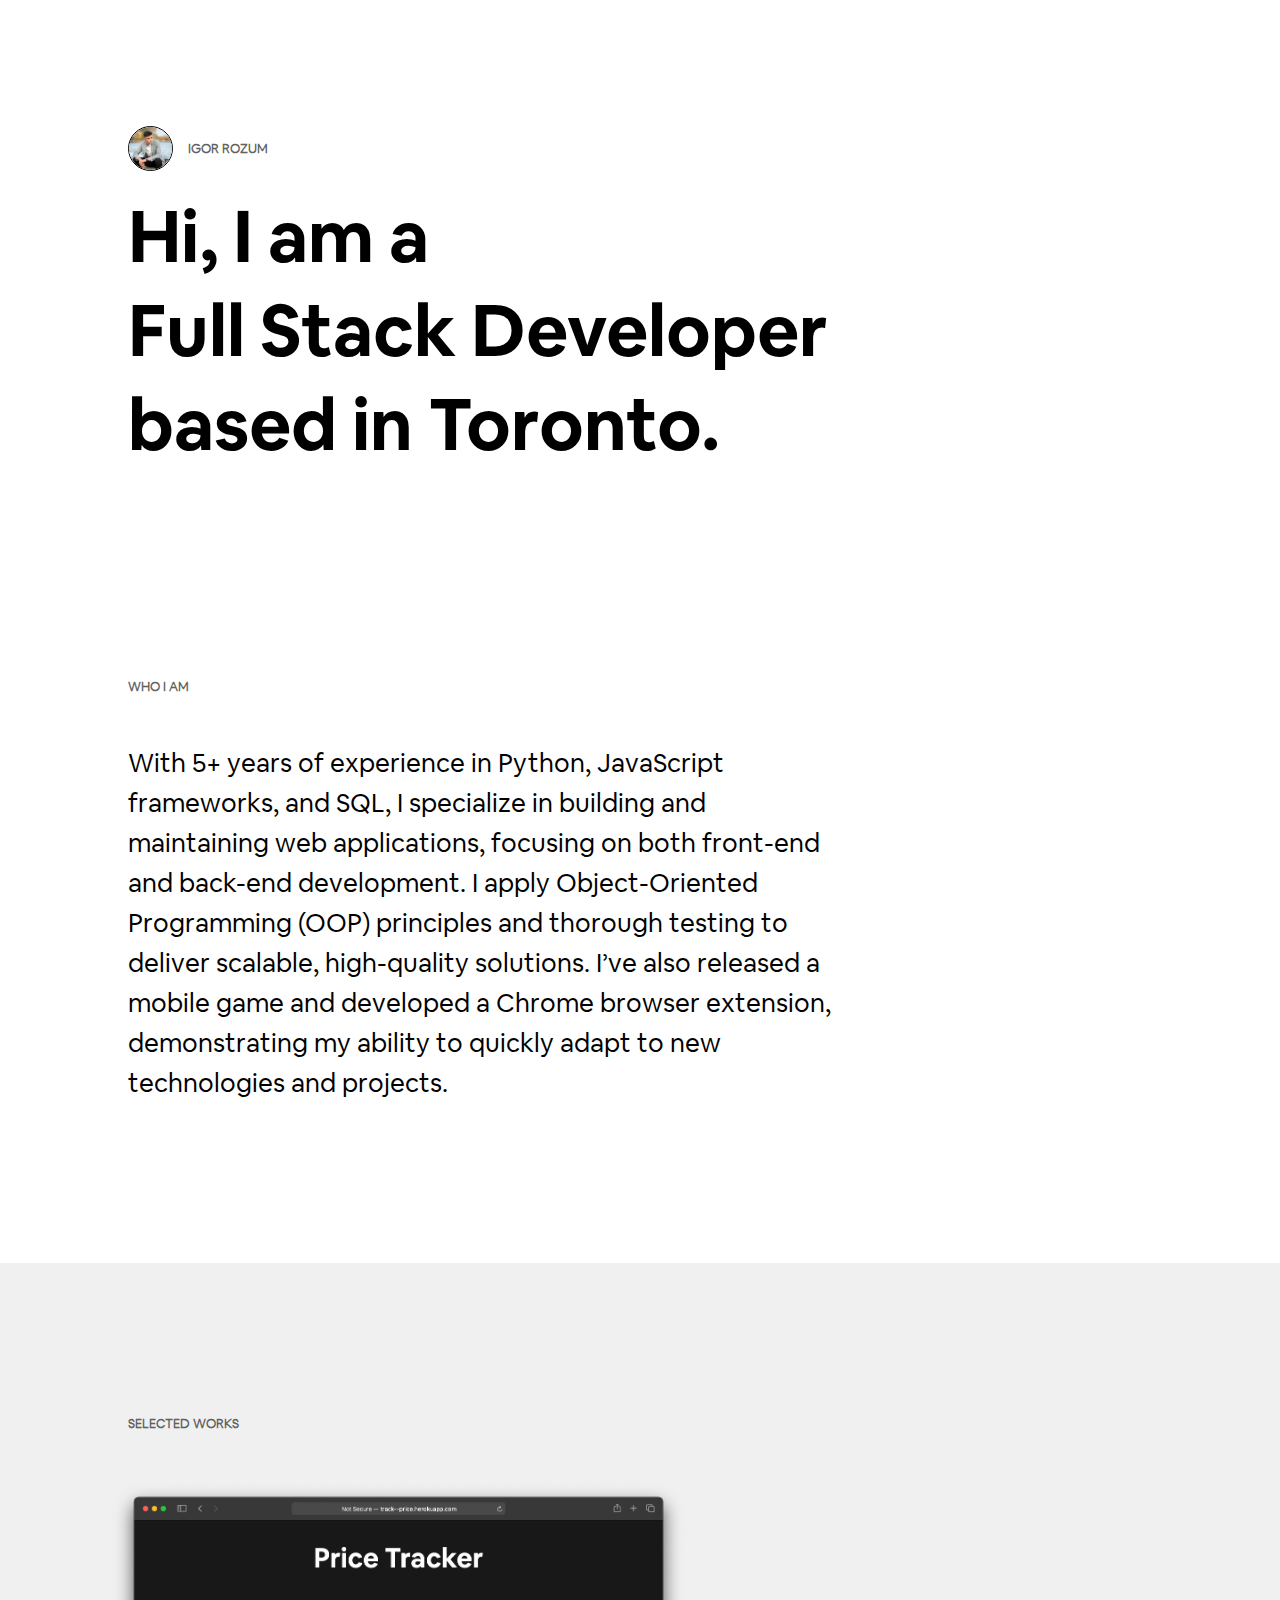
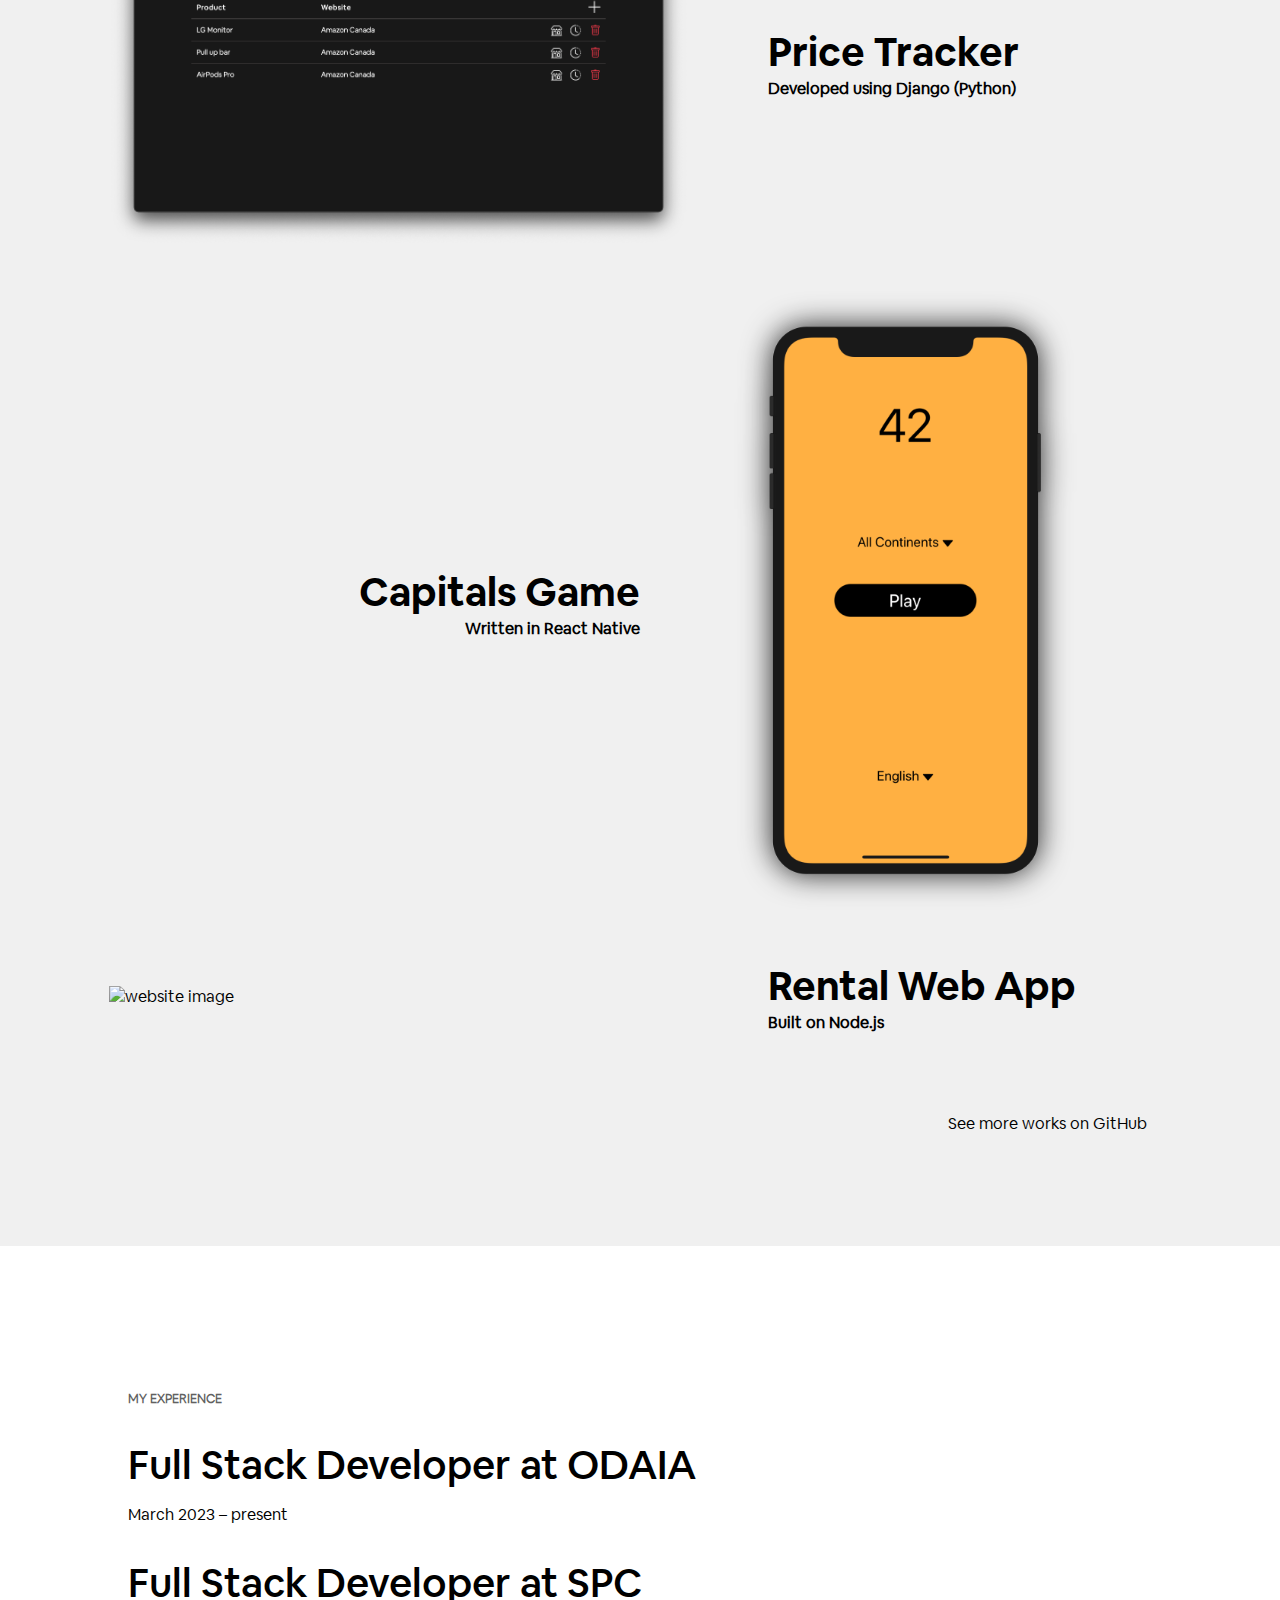
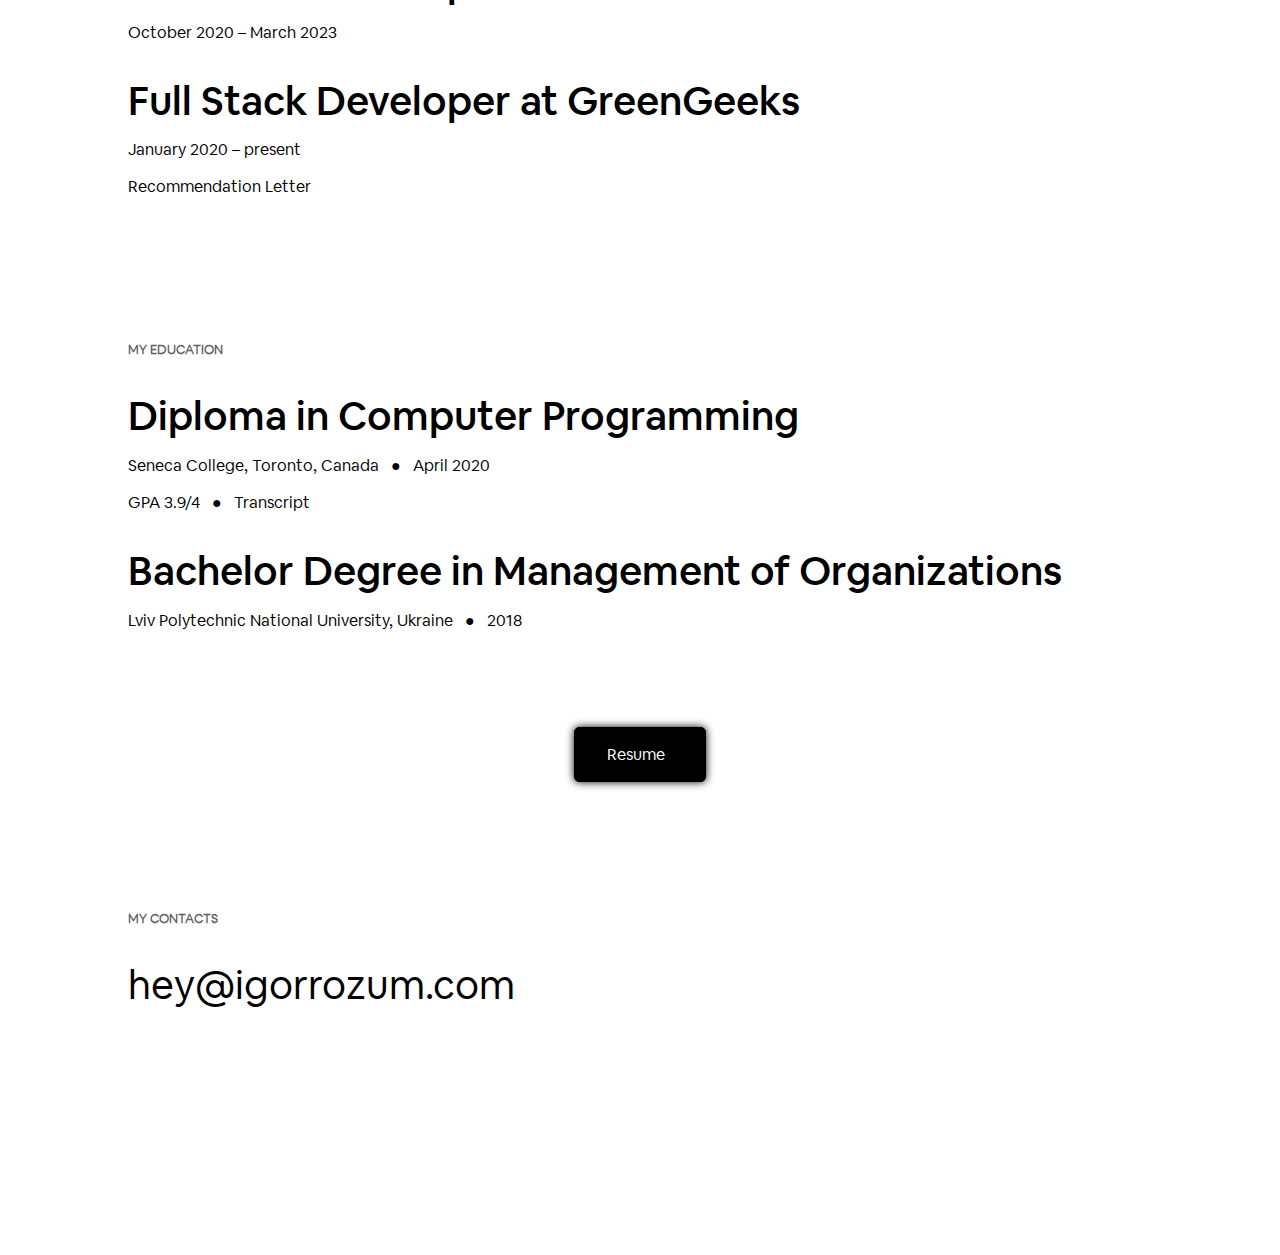
==== commit af9cbc6d: "update description" ====
--- a/index.html
+++ b/index.html
@@ -23,7 +23,7 @@
 
     <section id="aboutMeSec">
         <h1 class="heading">Who I am</h1>
-        <p>I specialize in building and maintaining scalable solutions for an AI-powered SaaS platform, utilizing Python and React. My work focuses on handling and visualizing large datasets within the pharmaceutical industry, ensuring that complex data is presented in a user-friendly and aesthetically pleasing manner. I also implement comprehensive testing strategies to ensure that our solutions are scalable and easy to enhance. Additionally, I developed a project deployer status dashboard based on an event-driven system, enhancing our deployment monitoring and efficiency.</p>
+        <p>With 5+ years of experience in Python, JavaScript frameworks, and SQL, I specialize in building and maintaining web applications, focusing on both front-end and back-end development. I apply Object-Oriented Programming (OOP) principles and thorough testing to deliver scalable, high-quality solutions. I’ve also released a mobile game and developed a Chrome browser extension, demonstrating my ability to quickly adapt to new technologies and projects.</p>
     </section>
 
     <section id="myWorksSec">
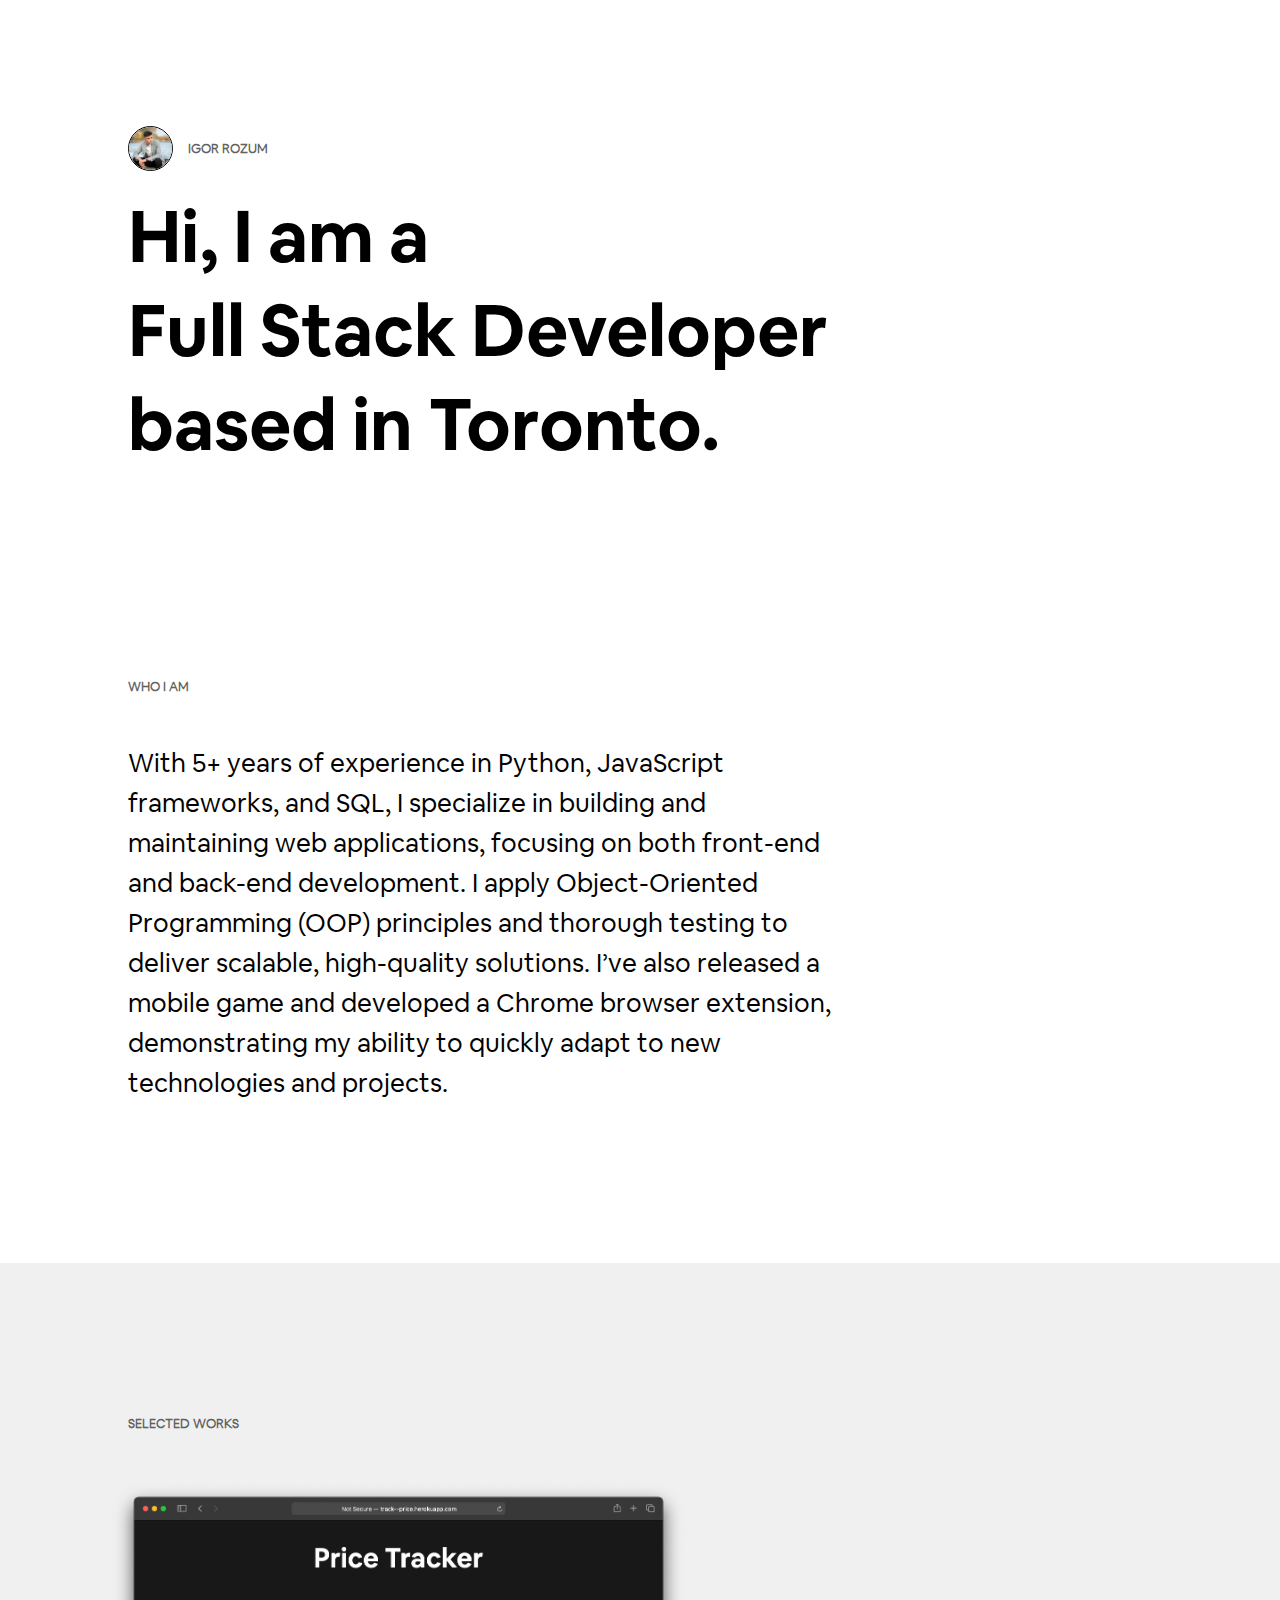
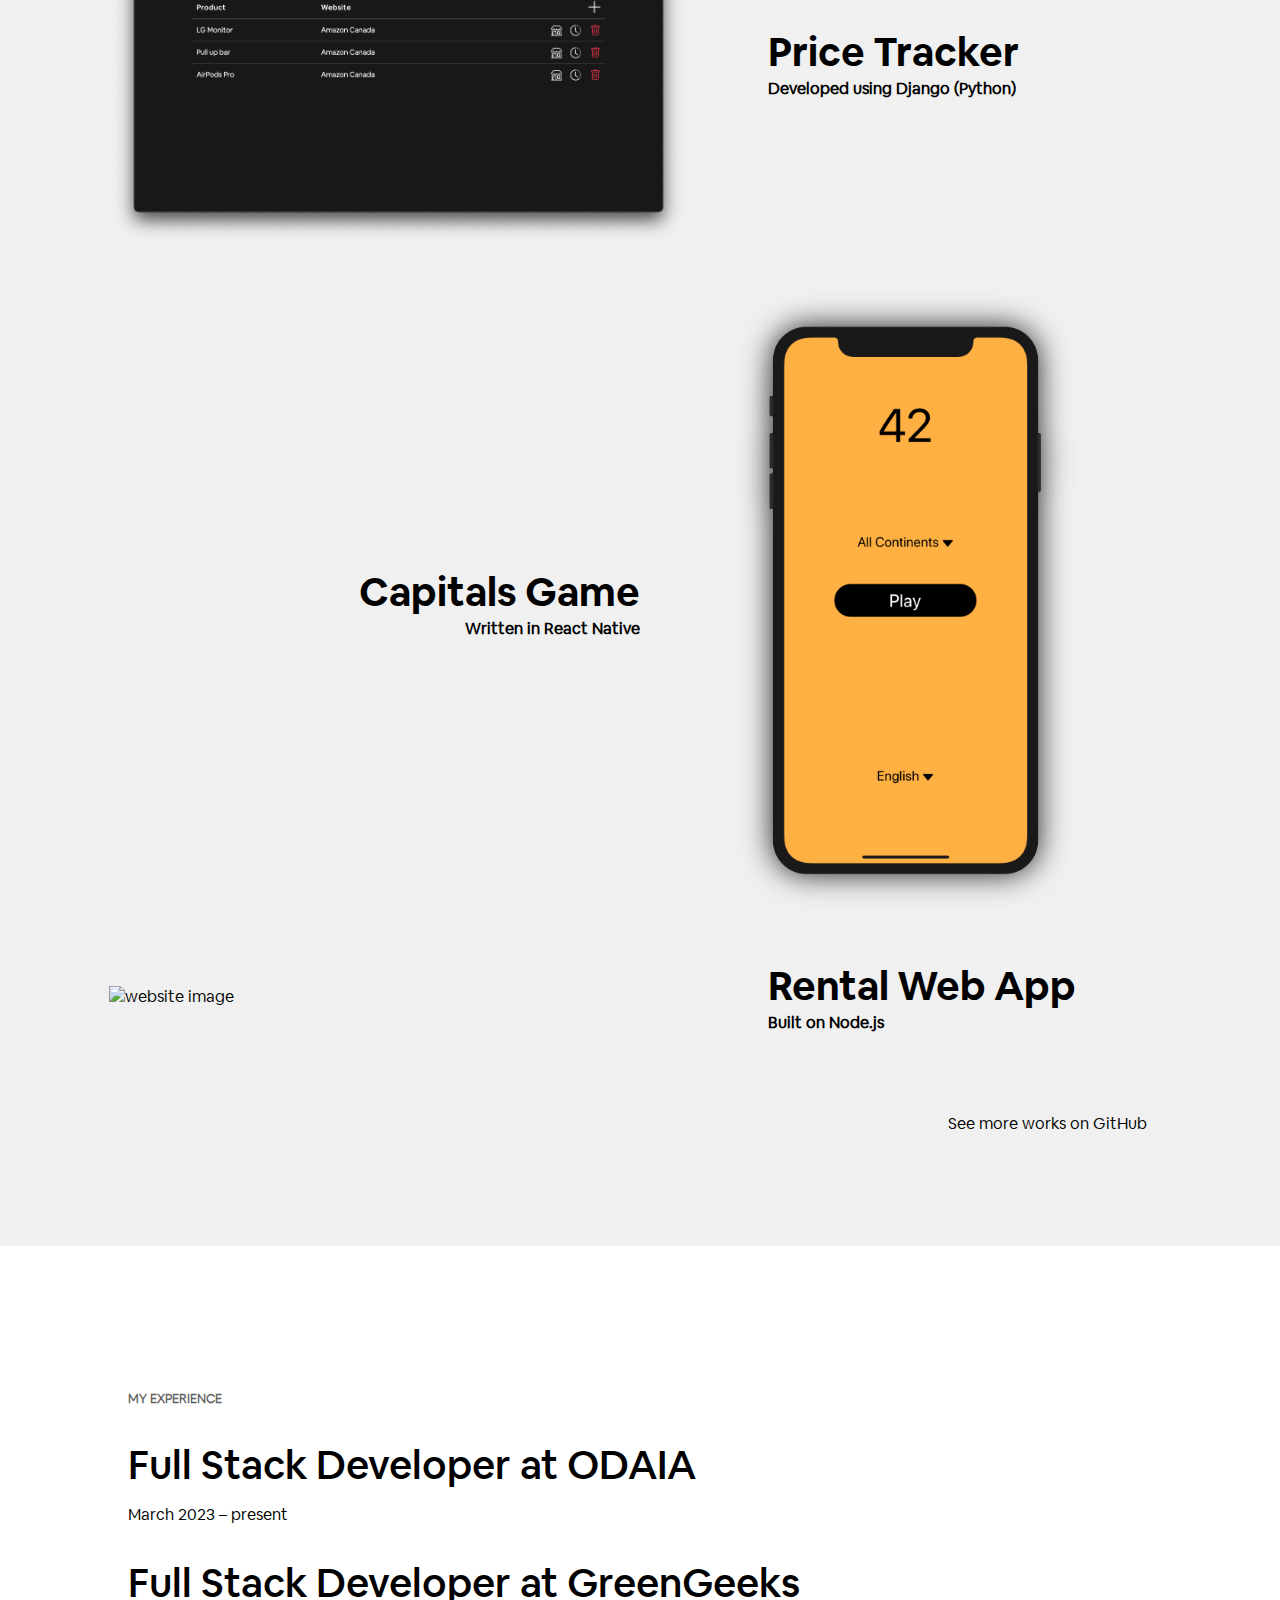
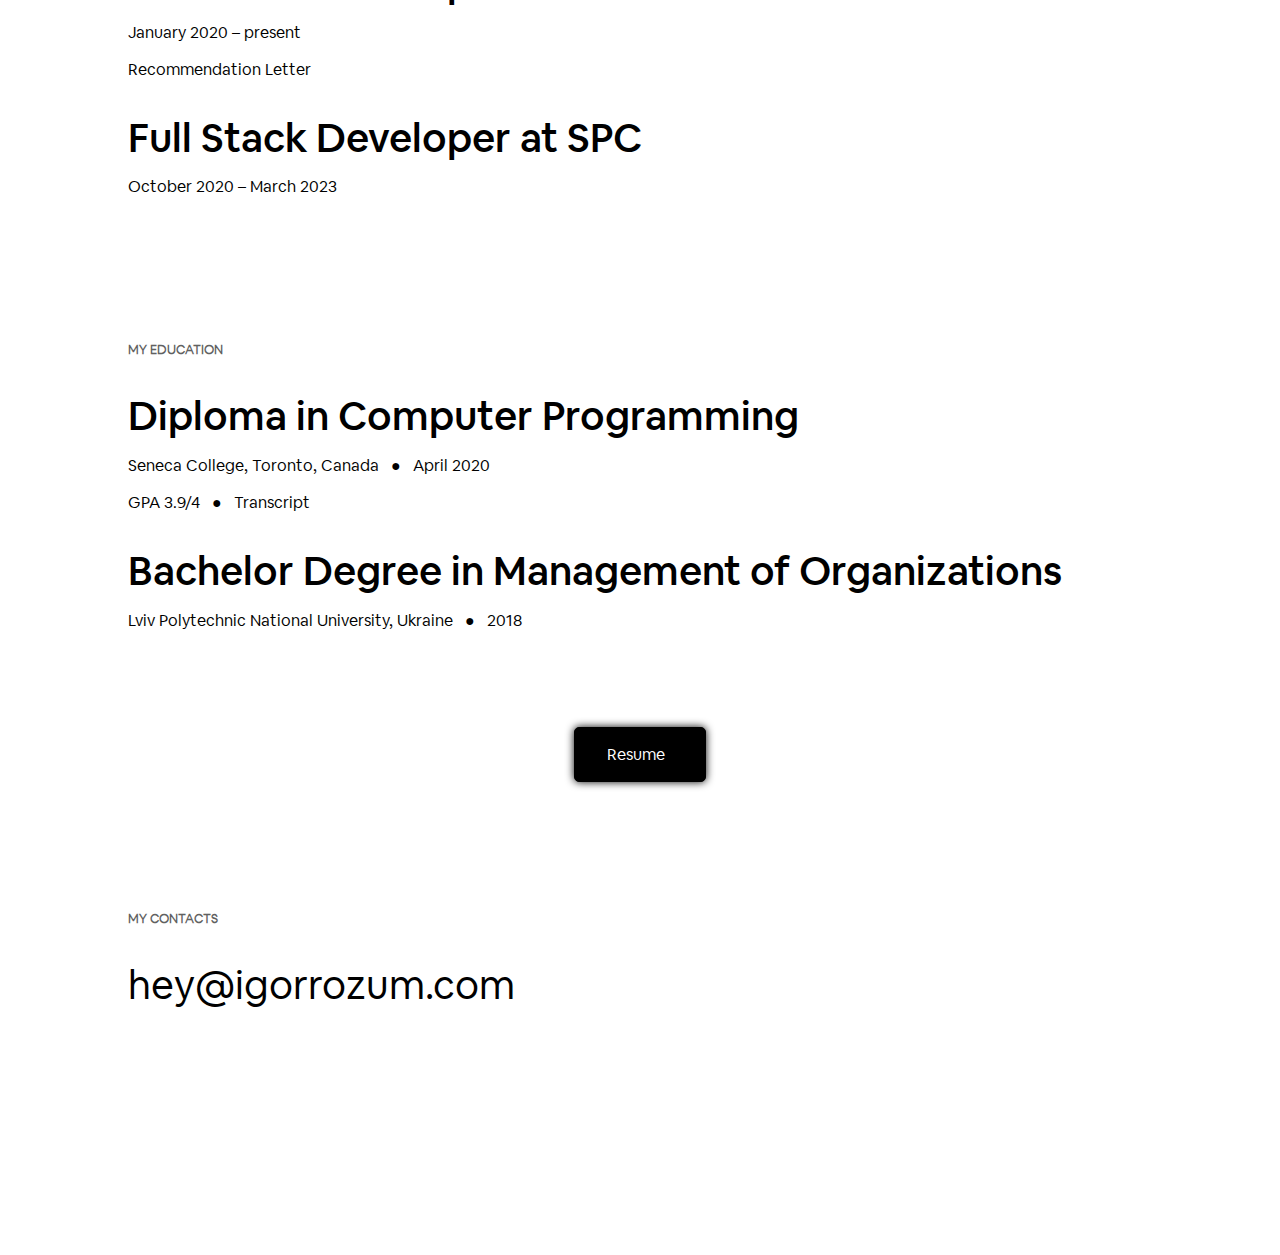
==== commit 955a33ef: "update resume and file names" ====
--- a/index.html
+++ b/index.html
@@ -81,25 +81,25 @@
         <h2>Full Stack Developer at ODAIA</h2>
         <p>March 2023 – present</p>
 
+        <h2>Full Stack Developer at GreenGeeks</h2>
+        <p>January 2020 – present</p>
+        <a href="Recommendation Letter - Igor Rozum.pdf" target="_blank">Recommendation Letter&nbsp;&nbsp;<i class="fa fa-file-pdf-o" aria-hidden="true"></i></a>
+
         <h2>Full Stack Developer at SPC</h2>
         <p>October 2020 – March 2023</p>
-
-        <h2>Full Stack Developer at GreenGeeks</h2>
-        <p>January 2020 – present</p>
-        <a href="IgorRozum-Recommendation Letter.pdf" target="_blank">Recommendation Letter&nbsp;&nbsp;<i class="fa fa-file-pdf-o" aria-hidden="true"></i></a>
     </section>
 
     <section class="eduexp">
         <h1 class="heading topSpace">My education</h1>
         <h2>Diploma in Computer Programming</h2>
         <p>Seneca College, Toronto, Canada&nbsp;&nbsp;&nbsp;&#9679;&nbsp;&nbsp;&nbsp;April 2020</p>
-        <p>GPA 3.9/4&nbsp;&nbsp;&nbsp;&#9679;&nbsp;&nbsp;&nbsp;<a href="IgorRozum-Transcript.pdf" target="_blank">Transcript&nbsp;&nbsp;<i class="fa fa-file-pdf-o" aria-hidden="true"></i></a></p>
+        <p>GPA 3.9/4&nbsp;&nbsp;&nbsp;&#9679;&nbsp;&nbsp;&nbsp;<a href="Transcript - Igor Rozum.pdf" target="_blank">Transcript&nbsp;&nbsp;<i class="fa fa-file-pdf-o" aria-hidden="true"></i></a></p>
         <h2>Bachelor Degree in Management of Organizations</h2>
         <p>Lviv Polytechnic National University, Ukraine&nbsp;&nbsp;&nbsp;&#9679;&nbsp;&nbsp;&nbsp;2018</p>
     </section>
 
     <section id="buttonSec">
-        <a href="IgorRozum-Resume.pdf" target="_blank" class="custom"><button>Resume&nbsp;&nbsp;<i class="fa fa-file-pdf-o" aria-hidden="true"></i></button></a>
+        <a href="Resume - Igor Rozum.pdf" target="_blank" class="custom"><button>Resume&nbsp;&nbsp;<i class="fa fa-file-pdf-o" aria-hidden="true"></i></button></a>
     </section>
 
 
@@ -110,7 +110,6 @@
         </div>
 
         <div id="iconsBlock">
-            <a href="https://www.facebook.com/rozumiq" class="fab fa-facebook fa-2x" target="_blank"></a>
             <a href="https://www.linkedin.com/in/irozum" class="fab fa-linkedin fa-2x" target="_blank"></a>
             <a href="https://github.com/irozum" class="fab fa-github fa-2x" target="_blank"></a>
             <a href="mailto:hey@igorrozum.com" class="far fa-envelope fa-2x"></a>
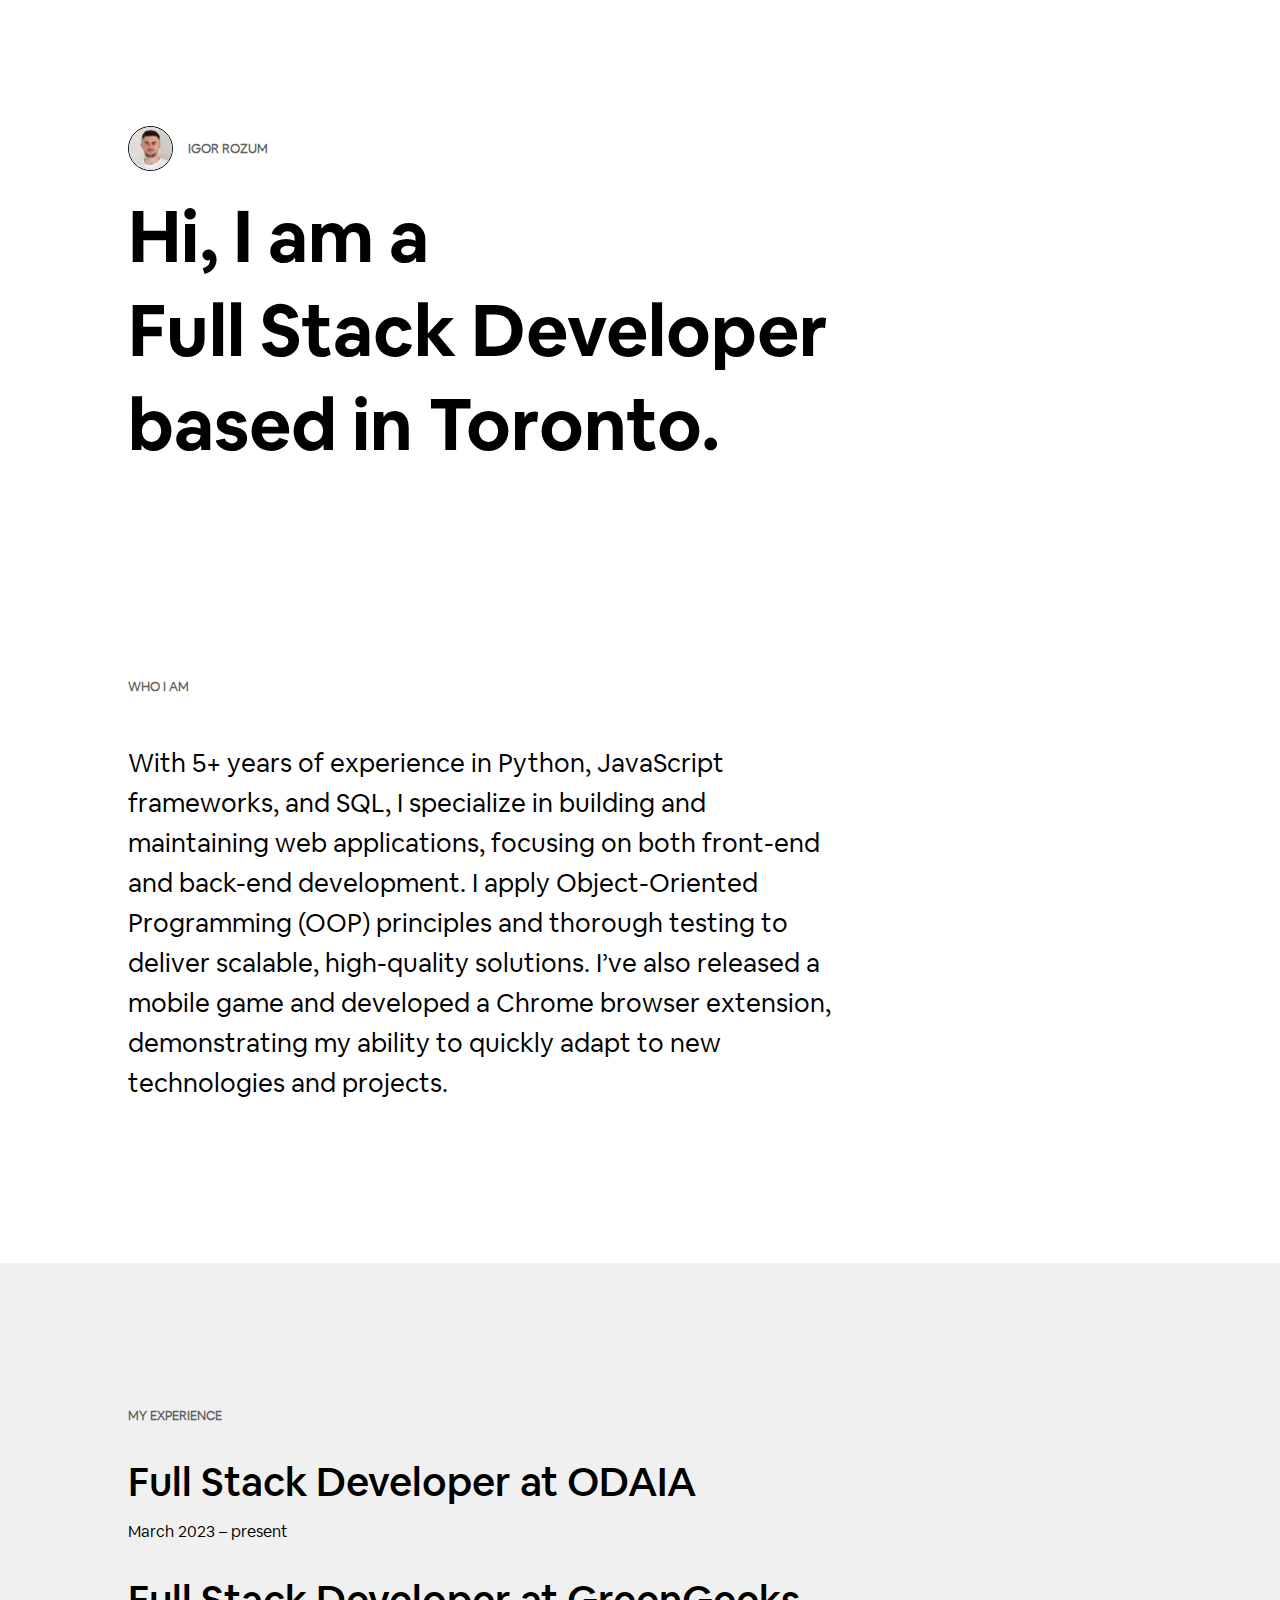
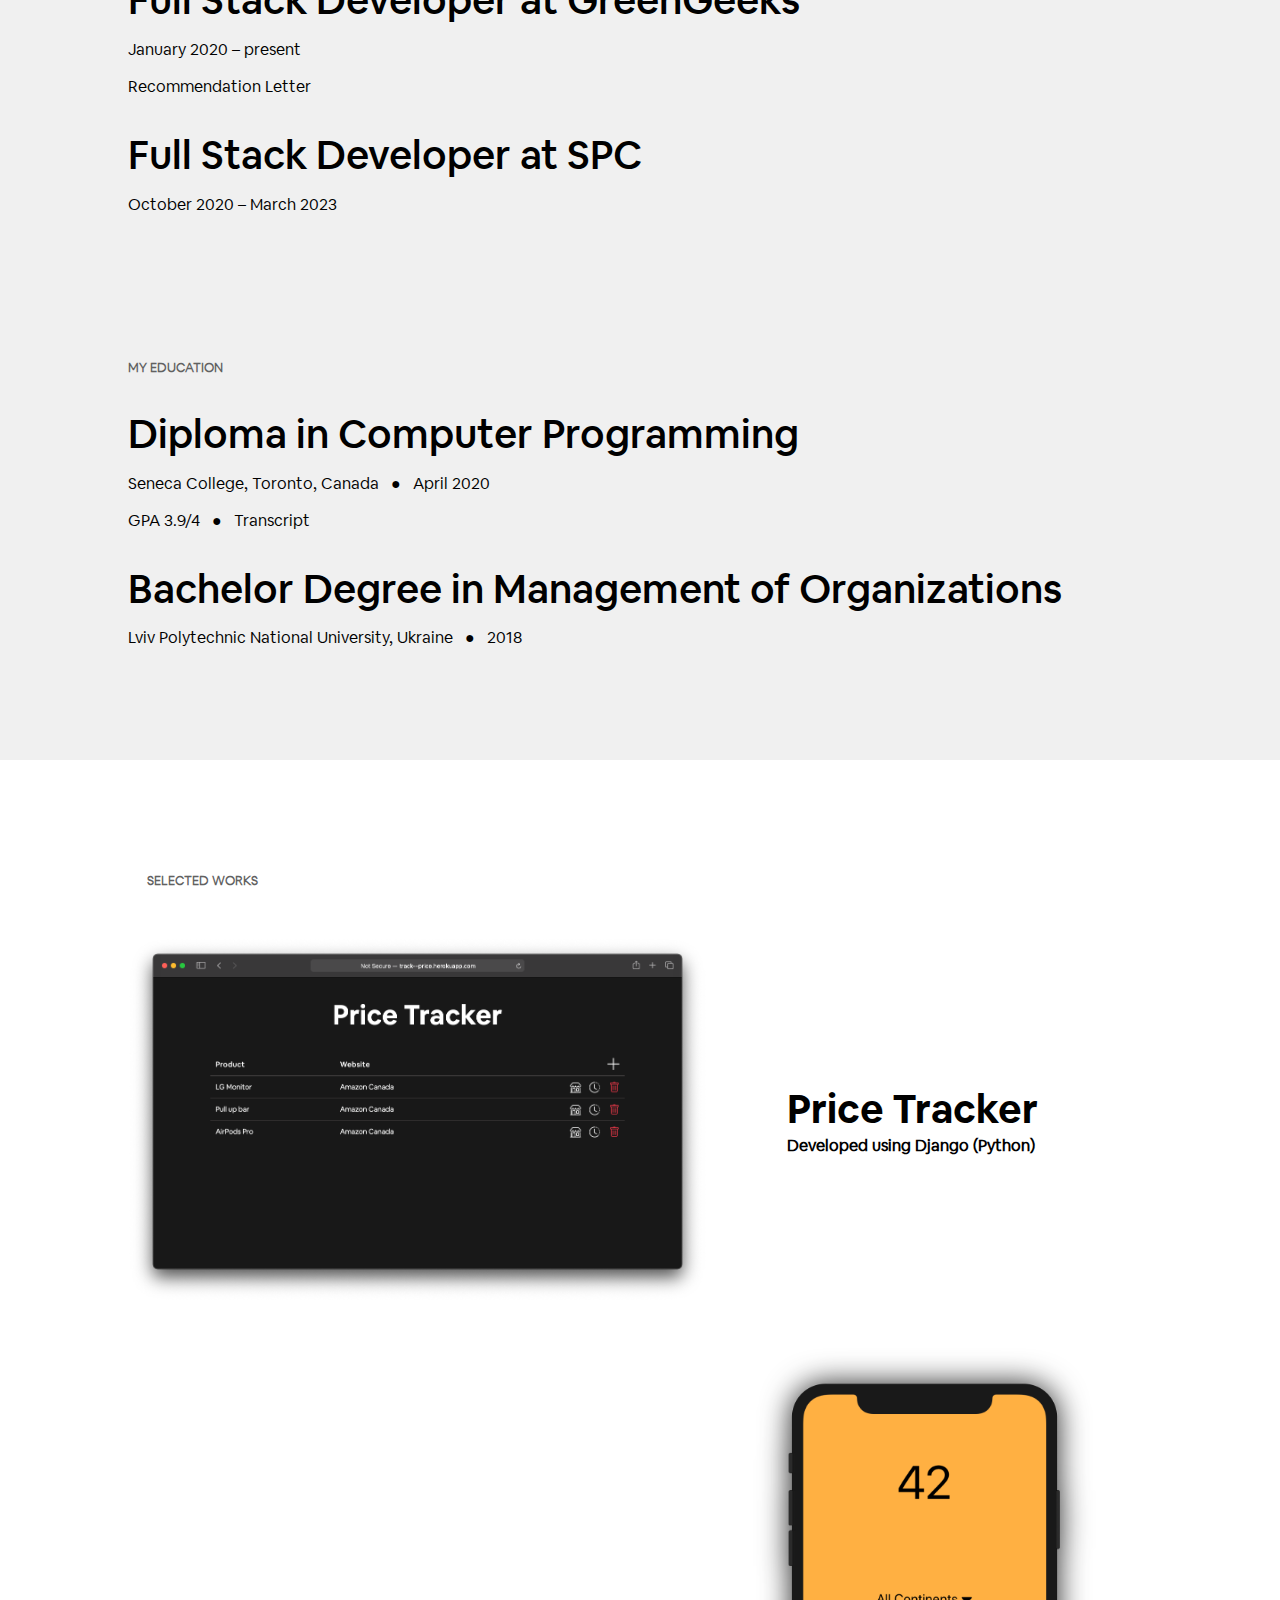
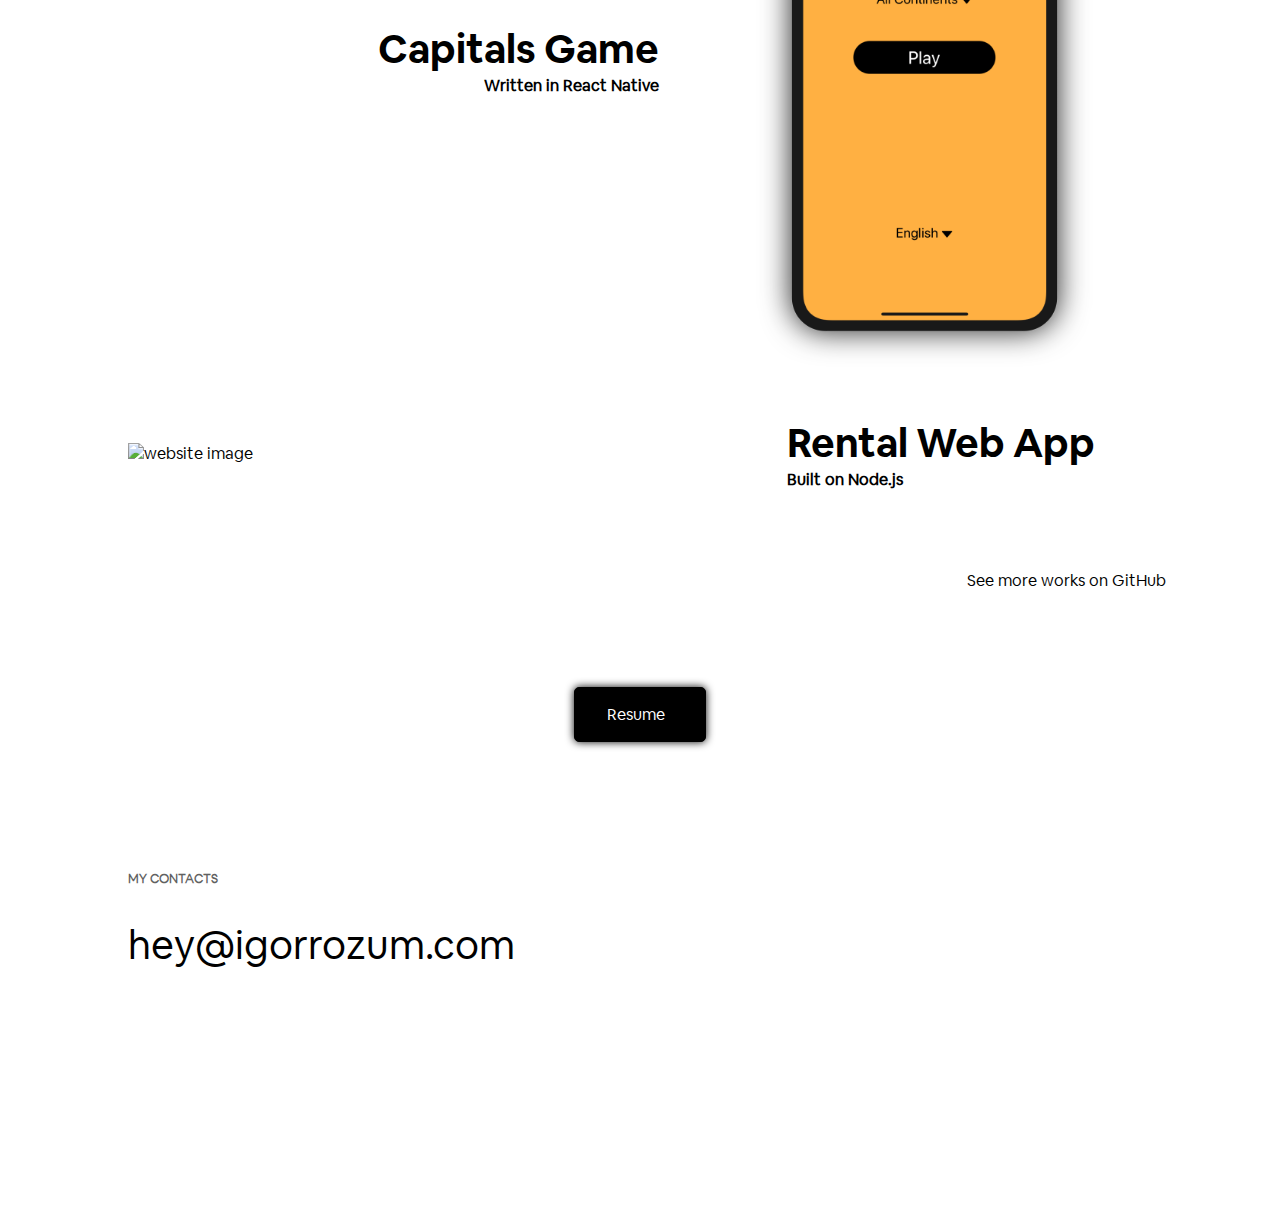
==== commit 433dca56: "swap sections around" ====
--- a/index.html
+++ b/index.html
@@ -24,6 +24,29 @@
     <section id="aboutMeSec">
         <h1 class="heading">Who I am</h1>
         <p>With 5+ years of experience in Python, JavaScript frameworks, and SQL, I specialize in building and maintaining web applications, focusing on both front-end and back-end development. I apply Object-Oriented Programming (OOP) principles and thorough testing to deliver scalable, high-quality solutions. I’ve also released a mobile game and developed a Chrome browser extension, demonstrating my ability to quickly adapt to new technologies and projects.</p>
+    </section>
+
+    <section class="eduexp">
+        <h1 class="heading topSpace">My experience</h1>
+
+        <h2>Full Stack Developer at ODAIA</h2>
+        <p>March 2023 – present</p>
+
+        <h2>Full Stack Developer at GreenGeeks</h2>
+        <p>January 2020 – present</p>
+        <a href="Recommendation Letter - Igor Rozum.pdf" target="_blank">Recommendation Letter&nbsp;&nbsp;<i class="fa fa-file-pdf-o" aria-hidden="true"></i></a>
+
+        <h2>Full Stack Developer at SPC</h2>
+        <p>October 2020 – March 2023</p>
+    </section>
+
+    <section class="eduexp education">
+        <h1 class="heading topSpace">My education</h1>
+        <h2>Diploma in Computer Programming</h2>
+        <p>Seneca College, Toronto, Canada&nbsp;&nbsp;&nbsp;&#9679;&nbsp;&nbsp;&nbsp;April 2020</p>
+        <p>GPA 3.9/4&nbsp;&nbsp;&nbsp;&#9679;&nbsp;&nbsp;&nbsp;<a href="Transcript - Igor Rozum.pdf" target="_blank">Transcript&nbsp;&nbsp;<i class="fa fa-file-pdf-o" aria-hidden="true"></i></a></p>
+        <h2>Bachelor Degree in Management of Organizations</h2>
+        <p>Lviv Polytechnic National University, Ukraine&nbsp;&nbsp;&nbsp;&#9679;&nbsp;&nbsp;&nbsp;2018</p>
     </section>
 
     <section id="myWorksSec">
@@ -75,29 +98,6 @@
         </div>
     </section>
 
-    <section class="eduexp">
-        <h1 class="heading topSpace">My experience</h1>
-
-        <h2>Full Stack Developer at ODAIA</h2>
-        <p>March 2023 – present</p>
-
-        <h2>Full Stack Developer at GreenGeeks</h2>
-        <p>January 2020 – present</p>
-        <a href="Recommendation Letter - Igor Rozum.pdf" target="_blank">Recommendation Letter&nbsp;&nbsp;<i class="fa fa-file-pdf-o" aria-hidden="true"></i></a>
-
-        <h2>Full Stack Developer at SPC</h2>
-        <p>October 2020 – March 2023</p>
-    </section>
-
-    <section class="eduexp">
-        <h1 class="heading topSpace">My education</h1>
-        <h2>Diploma in Computer Programming</h2>
-        <p>Seneca College, Toronto, Canada&nbsp;&nbsp;&nbsp;&#9679;&nbsp;&nbsp;&nbsp;April 2020</p>
-        <p>GPA 3.9/4&nbsp;&nbsp;&nbsp;&#9679;&nbsp;&nbsp;&nbsp;<a href="Transcript - Igor Rozum.pdf" target="_blank">Transcript&nbsp;&nbsp;<i class="fa fa-file-pdf-o" aria-hidden="true"></i></a></p>
-        <h2>Bachelor Degree in Management of Organizations</h2>
-        <p>Lviv Polytechnic National University, Ukraine&nbsp;&nbsp;&nbsp;&#9679;&nbsp;&nbsp;&nbsp;2018</p>
-    </section>
-
     <section id="buttonSec">
         <a href="Resume - Igor Rozum.pdf" target="_blank" class="custom"><button>Resume&nbsp;&nbsp;<i class="fa fa-file-pdf-o" aria-hidden="true"></i></button></a>
     </section>
--- a/css/style.css
+++ b/css/style.css
@@ -299,7 +299,7 @@
 }
 
 #whatIDoSec {
-  padding-bottom: 9rem;
+  padding-bottom: 9.5rem;
 }
 
 #whatIDoSec h2 {
@@ -324,18 +324,13 @@
   }
 }
 
-#myWorksSec {
-  margin: 0 -10vw 0 -10vw;
-  background-color: #f0f0f0;
-}
-
 #myWorksBlock {
   width: 83vw;
   margin: auto;
 }
 
 #myWorksBlock h2 {
-  padding: 9.5rem 0 3rem 1.5vw;
+  padding: 7rem 0 3rem 1.5vw;
 }
 
 .work {
@@ -407,7 +402,7 @@
 
 #gitHubBlock {
   text-align: right;
-  padding: 5rem 1.5rem 7rem 0;
+  padding: 5rem 1.5rem 0 0;
 }
 
 #gitHubBlock a {
@@ -471,6 +466,16 @@
 
 .heading.topSpace {
   padding-top: 9rem;
+}
+
+.eduexp {
+  margin: 0 -10vw 0 -10vw;
+  padding: 0 10vw;
+  background-color: #f0f0f0;
+}
+
+.eduexp.education {
+  padding-bottom: 7rem;
 }
 
 .eduexp h2 {
